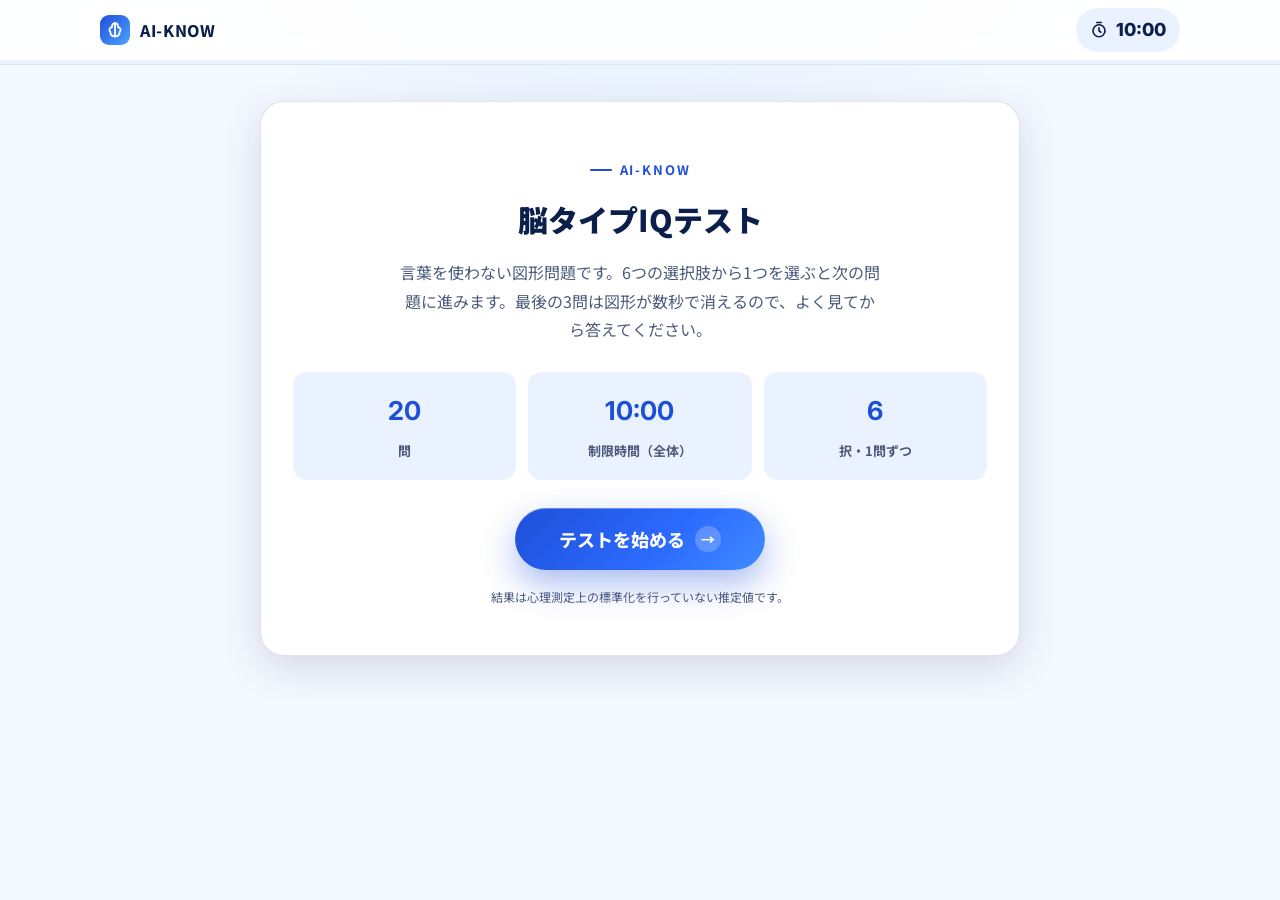
==== quiz.html @ 9f0c180d "AI-KNOW 脳タイプIQテスト 初版（LP・20問・結果・設計書） Co-Authored-By: Claude Fable 5.1 <noreply@anthropic.com>" ====
<!DOCTYPE html>
<html lang="ja">
<head>
<meta charset="UTF-8">
<meta name="viewport" content="width=device-width, initial-scale=1">
<title>脳タイプIQテスト（20問）| AI-KNOW</title>
<meta name="robots" content="noindex">
<link rel="preconnect" href="https://fonts.googleapis.com"><link rel="preconnect" href="https://fonts.gstatic.com" crossorigin>
<link href="https://fonts.googleapis.com/css2?family=Inter:wght@500;700;800;900&family=Noto+Sans+JP:wght@400;500;700;900&display=swap" rel="stylesheet">
<link rel="stylesheet" href="style.css">
<style>
body{background:radial-gradient(800px 400px at 50% -10%,rgba(79,163,255,.18),transparent 60%),var(--ice-2);min-height:100vh}
.qhd{position:sticky;top:0;z-index:50;background:rgba(255,255,255,.9);backdrop-filter:blur(12px);border-bottom:1px solid var(--line)}
.qhd .wrap{display:flex;align-items:center;justify-content:space-between;height:60px;gap:16px}
.timer{display:flex;align-items:center;gap:8px;font-family:var(--num);font-weight:800;font-size:18px;color:var(--navy);background:var(--ice);padding:6px 14px;border-radius:999px}
.timer.warn{color:#fff;background:var(--red)}
.timer svg{width:18px;height:18px}
.prog{height:4px;background:var(--ice)}
.prog i{display:block;height:100%;background:linear-gradient(90deg,var(--blue),var(--sky));transition:width .4s}

.stage{width:min(760px,100% - 32px);margin:36px auto 60px}
.qcard{background:#fff;border:1px solid var(--line);border-radius:24px;box-shadow:var(--shadow);padding:34px 32px;animation:in .35s ease}
@keyframes in{from{opacity:0;transform:translateY(10px)}to{opacity:1;transform:none}}
.qnum{display:flex;align-items:center;gap:10px;margin-bottom:8px}
.qnum b{font-family:var(--num);font-size:13px;color:var(--blue);letter-spacing:.14em}
.qnum span{font-size:12px;color:var(--sub);background:var(--ice);padding:2px 10px;border-radius:999px;font-weight:700}
.prompt{font-size:21px;font-weight:900;color:var(--navy);line-height:1.5;margin-bottom:22px}

.stem{display:grid;gap:10px;margin:0 auto 26px}
.stem.seq{grid-template-columns:repeat(5,1fr);max-width:560px}
.stem.matrix{grid-template-columns:repeat(3,1fr);max-width:360px}
.stem.single{grid-template-columns:1fr;max-width:160px}
.stem.row3{grid-template-columns:repeat(3,1fr);max-width:400px}
.stem.row4{grid-template-columns:repeat(4,1fr);max-width:520px}
.stem.grid9{grid-template-columns:repeat(3,1fr);max-width:360px}
.stem .fig{background:var(--ice);border-radius:14px}
.stem .fig.q{background:#fff;outline:2px dashed var(--sky);outline-offset:-2px}
.stem .fig.blank{background:transparent}

.hidden-note{text-align:center;color:var(--sub);font-size:14px;margin:-10px 0 20px;min-height:22px}
.mem-cover{display:grid;place-items:center;height:160px;background:var(--ice);border-radius:14px;color:var(--navy);font-weight:800;margin-bottom:26px}
.mem-cover .cnt{font-family:var(--num);font-size:40px;color:var(--blue)}

.opts{display:grid;grid-template-columns:repeat(6,1fr);gap:10px}
.opts button{position:relative;aspect-ratio:1;background:var(--ice-2);border:2px solid var(--line);border-radius:14px;padding:6px;transition:.15s}
.opts button:hover{border-color:var(--sky);transform:translateY(-2px)}
.opts button.sel{border-color:var(--blue);background:#fff;box-shadow:0 0 0 4px rgba(30,79,216,.18)}
.opts button svg{width:100%;height:100%}
.opts button i{position:absolute;left:6px;top:4px;font-family:var(--num);font-style:normal;font-size:11px;font-weight:800;color:var(--sub)}
.opts.lock button{pointer-events:none;opacity:.35}
@media(max-width:600px){.opts{grid-template-columns:repeat(3,1fr)}.qcard{padding:24px 18px}.prompt{font-size:18px}.stem.seq{grid-template-columns:repeat(5,1fr)}}

.foot{display:flex;justify-content:space-between;align-items:center;margin-top:24px;font-size:13px;color:var(--sub)}
.foot .skip{color:var(--sub);text-decoration:underline}

/* intro */
.intro{text-align:center;padding:48px 32px}
.intro h1{font-size:30px;font-weight:900;color:var(--navy);margin:10px 0 12px}
.intro p{color:var(--sub);max-width:30em;margin:0 auto}
.rules{display:grid;grid-template-columns:repeat(3,1fr);gap:12px;margin:28px 0}
.rules div{background:var(--ice);border-radius:14px;padding:16px 10px}
.rules b{display:block;font-family:var(--num);font-size:26px;color:var(--blue)}
.rules span{font-size:13px;color:var(--sub);font-weight:700}
@media(max-width:600px){.rules{grid-template-columns:1fr}}

/* analyzing */
.anal{text-align:center;padding:60px 24px}
.ring{width:110px;height:110px;margin:0 auto 24px;border-radius:50%;border:8px solid var(--ice);border-top-color:var(--blue);animation:spin 1s linear infinite}
@keyframes spin{to{transform:rotate(360deg)}}
.anal h2{color:var(--navy);font-size:24px;margin-bottom:8px}
.anal p{color:var(--sub);min-height:28px}
</style>
</head>
<body>
<div class="qhd">
  <div class="wrap">
    <a class="brand" href="index.html"><span class="mark"><svg width="18" height="18" viewBox="0 0 24 24" fill="none" stroke="#fff" stroke-width="2.4" stroke-linecap="round"><path d="M12 3a4 4 0 0 1 4 4v1a4 4 0 0 1 2 7v1a4 4 0 0 1-6 3.5A4 4 0 0 1 6 16v-1a4 4 0 0 1 2-7V7a4 4 0 0 1 4-4z"/><path d="M12 3v18"/></svg></span>AI-KNOW</a>
    <div class="timer" id="timer" hidden><svg viewBox="0 0 24 24" fill="none" stroke="currentColor" stroke-width="2.2" stroke-linecap="round"><circle cx="12" cy="13" r="8"/><path d="M12 9v4l2.5 2M9 2h6"/></svg><span id="tm">10:00</span></div>
  </div>
  <div class="prog"><i id="prog" style="width:0%"></i></div>
</div>

<main class="stage" id="stage"></main>

<script src="figures.js"></script>
<script>
/* ===================== 問題データ（planning.md §3 が正） ===================== */
var B='blue',N='navy',S='sky',G='gold';
function F(shape,o){return Object.assign({shape:shape,color:B,fill:'solid'},o||{});}
var Q={question:true};

var QUESTIONS=[
/* ---- A 系列推理 ---- */
{id:1,domain:'A',w:1,layout:'seq',prompt:'？に入る図形はどれ？',
 stem:[F('circle'),F('square'),F('triangle'),F('circle'),Q],
 options:[F('square'),F('circle'),F('triangle'),F('diamond'),F('star'),F('hexagon')],answer:2},
{id:2,domain:'A',w:1,layout:'seq',prompt:'？に入る図形はどれ？',
 stem:[F('arrow',{rot:0}),F('arrow',{rot:45}),F('arrow',{rot:90}),F('arrow',{rot:135}),Q],
 options:[F('arrow',{rot:90}),F('arrow',{rot:225}),F('arrow',{rot:0}),F('arrow',{rot:180}),F('arrow',{rot:135}),F('arrow',{rot:270})],answer:3},
{id:3,domain:'A',w:2,layout:'seq',prompt:'？に入る図形はどれ？',
 stem:[F('circle',{size:'s'}),F('circle',{size:'m'}),F('circle',{size:'l'}),F('square',{size:'s',color:N}),Q],
 options:[F('square',{size:'l',color:N}),F('circle',{size:'m',color:N}),F('square',{size:'m',color:B}),F('square',{size:'m',color:N}),F('triangle',{size:'m',color:N}),F('square',{size:'s',color:N})],answer:3},
{id:4,domain:'A',w:2,layout:'seq',prompt:'？に入る図形はどれ？',
 stem:[F('circle',{fill:'solid'}),F('square',{fill:'empty'}),F('circle',{fill:'half'}),F('square',{fill:'solid'}),Q],
 options:[F('square',{fill:'empty'}),F('circle',{fill:'half'}),F('circle',{fill:'solid'}),F('square',{fill:'half'}),F('circle',{fill:'empty'}),F('triangle',{fill:'empty'})],answer:4},

/* ---- B 行列推理 ---- */
{id:5,domain:'B',w:1,layout:'matrix',prompt:'右下の？に入る図形はどれ？',
 stem:[F('circle',{color:B}),F('circle',{color:S}),F('circle',{color:G}),
       F('square',{color:B}),F('square',{color:S}),F('square',{color:G}),
       F('triangle',{color:B}),F('triangle',{color:S}),Q],
 options:[F('triangle',{color:B}),F('circle',{color:G}),F('triangle',{color:G}),F('square',{color:G}),F('triangle',{color:S}),F('diamond',{color:G})],answer:2},
{id:6,domain:'B',w:2,layout:'matrix',prompt:'右下の？に入る図形はどれ？',
 stem:[F('star',{count:1,color:G}),F('star',{count:2,color:G}),F('star',{count:3,color:G}),
       F('diamond',{count:1}),F('diamond',{count:2}),F('diamond',{count:3}),
       F('hexagon',{count:1,color:N}),F('hexagon',{count:2,color:N}),Q],
 options:[F('hexagon',{count:2,color:N}),F('hexagon',{count:4,color:N}),F('star',{count:3,color:N}),F('hexagon',{count:1,color:N}),F('hexagon',{count:3,color:N}),F('circle',{count:3,color:N})],answer:4},
{id:7,domain:'B',w:2,layout:'matrix',prompt:'右下の？に入る図形はどれ？',
 stem:[F('circle',{fill:'solid'}),F('square',{fill:'solid'}),F('triangle',{fill:'solid'}),
       F('square',{fill:'empty'}),F('triangle',{fill:'empty'}),F('circle',{fill:'empty'}),
       F('triangle',{fill:'half'}),F('circle',{fill:'half'}),Q],
 options:[F('square',{fill:'solid'}),F('square',{fill:'half'}),F('square',{fill:'empty'}),F('triangle',{fill:'half'}),F('circle',{fill:'half'}),F('diamond',{fill:'half'})],answer:1},
{id:8,domain:'B',w:3,layout:'matrix',prompt:'右下の？に入る図形はどれ？',
 stem:[F('arrow',{rot:0,color:N}),F('arrow',{rot:90,color:N}),F('arrow',{rot:180,color:N}),
       F('arrow',{rot:90,color:N}),F('arrow',{rot:180,color:N}),F('arrow',{rot:270,color:N}),
       F('arrow',{rot:180,color:N}),F('arrow',{rot:270,color:N}),Q],
 options:[F('arrow',{rot:270,color:N}),F('arrow',{rot:90,color:N}),F('arrow',{rot:180,color:N}),F('arrow',{rot:45,color:N}),F('arrow',{rot:0,color:N}),F('arrow',{rot:135,color:N})],answer:4},
{id:9,domain:'B',w:3,layout:'matrix',prompt:'右下の？に入る図形はどれ？',
 stem:[F('square',{fill:'empty',color:N,inner:F('circle',{color:B})}),F('square',{fill:'empty',color:N,inner:F('triangle',{color:G})}),F('square',{fill:'empty',color:N,inner:F('star',{color:S})}),
       F('circle',{fill:'empty',color:N,inner:F('circle',{color:B})}),F('circle',{fill:'empty',color:N,inner:F('triangle',{color:G})}),F('circle',{fill:'empty',color:N,inner:F('star',{color:S})}),
       F('hexagon',{fill:'empty',color:N,inner:F('circle',{color:B})}),F('hexagon',{fill:'empty',color:N,inner:F('triangle',{color:G})}),Q],
 options:[F('hexagon',{fill:'empty',color:N,inner:F('star',{color:G})}),F('hexagon',{fill:'empty',color:N,inner:F('triangle',{color:S})}),F('circle',{fill:'empty',color:N,inner:F('star',{color:S})}),F('hexagon',{fill:'empty',color:N,inner:F('star',{color:S})}),F('hexagon',{fill:'empty',color:N,inner:F('circle',{color:S})}),F('hexagon',{fill:'empty',color:N,inner:F('star',{color:B})})],answer:3},

/* ---- C 空間・回転 ---- */
{id:10,domain:'C',w:1,layout:'single',prompt:'左の図形を回転させたものはどれ？（裏返しは不可）',
 stem:[F('flag',{color:B})],
 options:[F('flag',{mirror:true}),F('flag',{mirror:true,rot:90}),F('flag',{rot:90}),F('lshape',{rot:90}),F('flag',{mirror:true,rot:180}),F('flag',{mirror:true,rot:270})],answer:2},
{id:11,domain:'C',w:2,layout:'single',prompt:'左の図形を鏡に映したものはどれ？',
 stem:[F('lshape',{color:N})],
 options:[F('lshape',{color:N,rot:90}),F('lshape',{color:N,rot:180}),F('lshape',{color:N,mirror:true}),F('lshape',{color:N,rot:270}),F('lshape',{color:N}),F('flag',{color:N,mirror:true})],answer:2},
{id:12,domain:'C',w:2,layout:'none',prompt:'仲間はずれはどれ？（1つだけ裏返っています）',
 stem:[],
 options:[F('flag',{color:S,rot:0}),F('flag',{color:S,rot:60}),F('flag',{color:S,rot:120}),F('flag',{color:S,rot:180,mirror:true}),F('flag',{color:S,rot:240}),F('flag',{color:S,rot:300})],answer:3},
{id:13,domain:'C',w:3,layout:'single',prompt:'左の図形を180度回転させたものはどれ？',
 stem:[F('lshape',{color:B,inner:F('triangle',{color:G})})],
 options:[F('lshape',{color:B,rot:180,mirror:true,inner:F('triangle',{color:G})}),F('lshape',{color:B,rot:90,inner:F('triangle',{color:G})}),F('lshape',{color:B,rot:180,inner:F('triangle',{color:G})}),F('lshape',{color:B,rot:180,inner:F('triangle',{color:G,rot:180})}),F('lshape',{color:B,mirror:true,inner:F('triangle',{color:G})}),F('lshape',{color:B,rot:270,inner:F('triangle',{color:G})})],answer:2},

/* ---- D 数量・規則 ---- */
{id:14,domain:'D',w:1,layout:'row4',prompt:'？に入る図形はどれ？',
 stem:[F('circle',{count:1}),F('circle',{count:2}),F('circle',{count:3}),Q],
 options:[F('circle',{count:3}),F('circle',{count:2}),F('circle',{count:4}),F('circle',{count:1}),F('star',{count:4}),F('square',{count:4})],answer:2},
{id:15,domain:'D',w:2,layout:'row4',prompt:'？に入る図形はどれ？',
 stem:[{items:[F('circle'),F('square',{color:G}),F('square',{color:G}),F('square',{color:G})]},
       {items:[F('circle'),F('circle'),F('square',{color:G}),F('square',{color:G})]},
       {items:[F('circle'),F('circle'),F('circle'),F('square',{color:G})]},Q],
 options:[{items:[F('circle'),F('circle'),F('circle'),F('square',{color:G})]},{items:[F('square',{color:G}),F('square',{color:G}),F('square',{color:G}),F('square',{color:G})]},{items:[F('circle'),F('circle'),F('square',{color:G}),F('square',{color:G})]},{items:[F('circle'),F('circle'),F('circle'),F('circle')]},{items:[F('circle'),F('circle'),F('circle'),F('star',{color:G})]},{items:[F('circle'),F('circle'),F('circle')]}],answer:3},
{id:16,domain:'D',w:2,layout:'matrix',prompt:'左の2つを合わせると右になります。右下の？に入る図形はどれ？',
 stem:[F('hexagon',{count:1,color:N}),F('hexagon',{count:1,color:N}),F('hexagon',{count:2,color:N}),
       F('hexagon',{count:1,color:N}),F('hexagon',{count:2,color:N}),F('hexagon',{count:3,color:N}),
       F('hexagon',{count:2,color:N}),F('hexagon',{count:2,color:N}),Q],
 options:[F('hexagon',{count:3,color:N}),F('hexagon',{count:2,color:N}),F('hexagon',{count:4,color:N}),F('hexagon',{count:1,color:N}),F('circle',{count:4,color:N}),F('hexagon',{count:3,color:G})],answer:2},
{id:17,domain:'D',w:3,layout:'row4',prompt:'？に入る図形はどれ？',
 stem:[F('circle',{fill:'quarter',color:B}),F('circle',{fill:'half',color:G}),F('circle',{fill:'threeq',color:B}),Q],
 options:[F('circle',{fill:'solid',color:B}),F('circle',{fill:'empty',color:G}),F('circle',{fill:'threeq',color:G}),F('circle',{fill:'solid',color:G}),F('circle',{fill:'half',color:G}),F('circle',{fill:'quarter',color:B})],answer:3},

/* ---- E ワーキングメモリ（刺激3秒表示→非表示） ---- */
{id:18,domain:'E',w:2,layout:'row3',memory:true,prompt:'真ん中にあった図形はどれ？',
 stem:[F('star',{color:G}),F('circle',{color:B}),F('square',{color:N})],
 options:[F('circle',{color:N}),F('star',{color:G}),F('circle',{color:B}),F('square',{color:N}),F('circle',{color:G}),F('triangle',{color:B})],answer:2},
{id:19,domain:'E',w:3,layout:'row4',memory:true,prompt:'左から3番目にあった図形はどれ？',
 stem:[F('arrow',{rot:270,color:B}),F('hexagon',{color:G}),F('cross',{color:N}),F('diamond',{color:S})],
 options:[F('cross',{color:B}),F('hexagon',{color:G}),F('cross',{color:N}),F('diamond',{color:S}),F('arrow',{rot:270,color:B}),F('cross',{color:N,rot:45})],answer:2},
{id:20,domain:'E',w:3,layout:'grid9',memory:true,prompt:'右上にあった図形はどれ？',
 stem:[F('star',{color:G}),null,F('circle',{color:S}),null,F('square',{color:B}),null,F('triangle',{color:N}),null,F('hexagon',{color:G})],
 options:[F('circle',{color:B}),F('star',{color:G}),F('hexagon',{color:G}),F('circle',{color:S}),F('square',{color:B}),F('triangle',{color:N})],answer:3}
];

var DOMAIN_NAME={A:'系列推理',B:'行列推理',C:'空間・回転',D:'数量・規則',E:'ワーキングメモリ'};
var LIMIT=600; // 秒

/* ===================== 進行 ===================== */
var stage=document.getElementById('stage'),timerEl=document.getElementById('timer'),tmEl=document.getElementById('tm'),progEl=document.getElementById('prog');
var idx=0,answers=[],timeLeft=LIMIT,tick=null,started=false;

function intro(){
  stage.innerHTML='<div class="qcard intro">'+
    '<span class="eyebrow">AI-KNOW</span><h1>脳タイプIQテスト</h1>'+
    '<p>言葉を使わない図形問題です。6つの選択肢から1つを選ぶと次の問題に進みます。最後の3問は図形が数秒で消えるので、よく見てから答えてください。</p>'+
    '<div class="rules"><div><b>20</b><span>問</span></div><div><b>10:00</b><span>制限時間（全体）</span></div><div><b>6</b><span>択・1問ずつ</span></div></div>'+
    '<button class="btn btn-primary" id="start">テストを始める <span class="arr">→</span></button>'+
    '<p style="font-size:12px;margin-top:16px">結果は心理測定上の標準化を行っていない推定値です。</p></div>';
  document.getElementById('start').onclick=start;
}
function start(){
  started=true;timerEl.hidden=false;
  tick=setInterval(function(){
    timeLeft--;fmt();
    if(timeLeft<=60)timerEl.classList.add('warn');
    if(timeLeft<=0){clearInterval(tick);finish();}
  },1000);
  fmt();show();
}
function fmt(){var m=Math.floor(timeLeft/60),s=timeLeft%60;tmEl.textContent=m+':'+(s<10?'0':'')+s;}

function show(){
  var q=QUESTIONS[idx];
  progEl.style.width=(idx/QUESTIONS.length*100)+'%';
  var h='<div class="qcard"><div class="qnum"><b>QUESTION '+(idx+1)+' / '+QUESTIONS.length+'</b><span>'+DOMAIN_NAME[q.domain]+'</span></div>';
  h+='<div class="prompt" id="prompt">'+(q.memory?'図形の並びを覚えてください':q.prompt)+'</div>';
  if(q.layout!=='none'){
    h+='<div class="stem '+q.layout+'" id="stem">'+q.stem.map(function(s){
      if(s===null)return '<div class="fig blank"></div>';
      return '<div class="fig'+(s.question?' q':'')+'">'+drawFigure(s)+'</div>';}).join('')+'</div>';
  }
  if(q.memory)h+='<div class="mem-cover" id="cover" hidden><div>図形は消えました<div class="cnt">?</div></div></div>';
  h+='<div class="opts'+(q.memory?' lock':'')+'" id="opts">'+q.options.map(function(o,i){return '<button data-i="'+i+'"><i>'+(i+1)+'</i>'+drawFigure(o)+'</button>';}).join('')+'</div>';
  h+='<div class="foot"><span>キーボードの 1〜6 でも選べます</span><button class="skip" id="skip">わからないので次へ</button></div></div>';
  stage.innerHTML=h;
  var opts=document.getElementById('opts');
  opts.querySelectorAll('button').forEach(function(b){b.onclick=function(){pick(+b.dataset.i,b);};});
  document.getElementById('skip').onclick=function(){pick(-1);};
  if(q.memory){
    setTimeout(function(){
      var st=document.getElementById('stem');if(st)st.remove();
      var cv=document.getElementById('cover');if(cv)cv.hidden=false;
      document.getElementById('prompt').textContent=q.prompt;
      opts.classList.remove('lock');
    },3000);
  }
  window.scrollTo({top:0,behavior:'smooth'});
}
function pick(i,btn){
  if(btn)btn.classList.add('sel');
  answers[idx]=i;
  setTimeout(function(){idx++;if(idx>=QUESTIONS.length)finish();else show();},btn?220:0);
}
document.addEventListener('keydown',function(e){
  if(!started||idx>=QUESTIONS.length)return;
  var n=parseInt(e.key,10);if(n>=1&&n<=6){var b=document.querySelector('#opts:not(.lock) button[data-i="'+(n-1)+'"]');if(b)b.click();}
});

/* ===================== 採点（planning.md §4） ===================== */
function erf(x){var s=x<0?-1:1;x=Math.abs(x);var t=1/(1+.3275911*x);var y=1-(((((1.061405429*t-1.453152027)*t)+1.421413741)*t-.284496736)*t+.254829592)*t*Math.exp(-x*x);return s*y;}
function finish(){
  clearInterval(tick);idx=QUESTIONS.length;progEl.style.width='100%';
  var raw=0,max=0,dom={A:[0,0],B:[0,0],C:[0,0],D:[0,0],E:[0,0]};
  QUESTIONS.forEach(function(q,i){
    max+=q.w;dom[q.domain][1]+=q.w;
    if(answers[i]===q.answer){raw+=q.w;dom[q.domain][0]+=q.w;}
  });
  var bonus=Math.min(3,Math.floor(Math.max(0,timeLeft)/150));
  var score=raw+bonus,total=max+3;
  var iq=Math.round(70+score/total*75);
  var pct=Math.round((0.5*(1+erf((iq-100)/15/Math.SQRT2)))*100);
  var d={};for(var k in dom)d[k]=dom[k][1]?dom[k][0]/dom[k][1]:0;
  var type=brainType(d,timeLeft);
  localStorage.setItem('aiknow_iq_result',JSON.stringify({iq:iq,pct:pct,raw:raw,max:max,bonus:bonus,timeLeft:timeLeft,domains:d,type:type,answers:answers,at:new Date().toISOString()}));
  analyzing();
}
function brainType(d,t){
  var vals=['A','B','C','D','E'].map(function(k){return d[k];});
  var m=vals.reduce(function(a,b){return a+b;},0)/5;
  var mx=Math.max.apply(null,vals),mn=Math.min.apply(null,vals);
  if(t>=300&&m>=0.5)return 'sprinter';
  if(mx-mn<=0.25)return 'balancer';
  var top=['A','B','C','D','E'].filter(function(k){return d[k]===mx;})[0];
  return {A:'pattern',B:'pattern',C:'spatial',D:'logic',E:'memory'}[top];
}
function analyzing(){
  timerEl.hidden=true;
  var msgs=['回答パターンを解析しています','5つの思考領域を集計しています','分布と照合しています','脳タイプを判定しています'];
  stage.innerHTML='<div class="qcard anal"><div class="ring"></div><h2>解析中</h2><p id="am">'+msgs[0]+'</p></div>';
  var i=0;var iv=setInterval(function(){i++;if(i<msgs.length)document.getElementById('am').textContent=msgs[i];else{clearInterval(iv);location.href='result.html';}},900);
}
intro();
</script>
</body>
</html>
---- style.css ----
:root{
  --navy:#0B1F4B;--navy-2:#122A66;--blue:#1E4FD8;--blue-d:#163FB0;--sky:#4FA3FF;--sky-l:#9CCBFF;
  --ice:#EAF2FF;--ice-2:#F4F8FF;--white:#fff;--ink:#0F1A33;--sub:#4C5A7A;--line:rgba(11,31,75,.12);
  --gold:#F2B544;--gold-d:#D99A1E;--red:#E35D6A;--green:#2BB673;
  --radius:18px;--shadow:0 12px 40px rgba(11,31,75,.14);--shadow-s:0 4px 14px rgba(11,31,75,.10);
  --font:"Noto Sans JP",system-ui,-apple-system,"Hiragino Sans",sans-serif;--num:"Inter","Noto Sans JP",sans-serif;
}
*{box-sizing:border-box;margin:0;padding:0}
html{-webkit-text-size-adjust:100%}
body{font-family:var(--font);color:var(--ink);background:var(--ice-2);line-height:1.8;font-size:16px;overflow-x:hidden}
img,svg{display:block;max-width:100%}
a{color:inherit;text-decoration:none}
button{font-family:inherit;cursor:pointer;border:0;background:none;color:inherit}
.wrap{width:min(1080px,100% - 32px);margin-inline:auto}
.num{font-family:var(--num);font-variant-numeric:tabular-nums;letter-spacing:-.02em}

/* header */
.hd{position:sticky;top:0;z-index:50;background:rgba(255,255,255,.86);backdrop-filter:blur(12px);border-bottom:1px solid var(--line)}
.hd .wrap{display:flex;align-items:center;justify-content:space-between;height:60px}
.brand{display:flex;align-items:center;gap:10px;font-weight:800;letter-spacing:.04em;color:var(--navy)}
.brand .mark{width:30px;height:30px;border-radius:9px;background:linear-gradient(135deg,var(--blue),var(--sky));display:grid;place-items:center}
.brand small{font-weight:500;color:var(--sub);font-size:12px;margin-left:2px}
.hd .cta-s{background:var(--blue);color:#fff;font-weight:700;padding:9px 18px;border-radius:999px;font-size:14px;box-shadow:var(--shadow-s)}
.hd .cta-s:hover{background:var(--blue-d)}

/* buttons */
.btn{display:inline-flex;align-items:center;justify-content:center;gap:10px;font-weight:800;border-radius:999px;transition:.2s;will-change:transform}
.btn-primary{background:linear-gradient(135deg,var(--blue) 0%,#2C6BFF 60%,var(--sky) 130%);color:#fff;padding:18px 44px;font-size:18px;box-shadow:0 14px 34px rgba(30,79,216,.38),inset 0 1px 0 rgba(255,255,255,.3)}
.btn-primary:hover{transform:translateY(-2px);box-shadow:0 18px 40px rgba(30,79,216,.45)}
.btn-primary .arr{width:26px;height:26px;border-radius:50%;background:rgba(255,255,255,.22);display:grid;place-items:center;font-size:14px}
.btn-gold{background:linear-gradient(135deg,var(--gold),#FFD37A);color:var(--navy);padding:16px 36px;font-size:17px;box-shadow:0 12px 30px rgba(242,181,68,.4)}
.btn-ghost{border:2px solid var(--line);color:var(--navy);padding:12px 26px;font-size:15px;background:#fff}
.btn-ghost:hover{border-color:var(--blue);color:var(--blue)}

/* generic */
.sec{padding:84px 0}
.sec-alt{background:#fff}
.sec-navy{background:radial-gradient(1200px 600px at 80% -10%,rgba(79,163,255,.35),transparent 60%),linear-gradient(160deg,var(--navy) 0%,var(--navy-2) 60%,#0D2B7A 100%);color:#fff}
.eyebrow{display:inline-flex;align-items:center;gap:8px;font-size:13px;font-weight:700;letter-spacing:.14em;color:var(--blue);text-transform:uppercase}
.eyebrow::before{content:"";width:22px;height:2px;background:var(--blue);border-radius:2px}
.sec-navy .eyebrow{color:var(--sky-l)}.sec-navy .eyebrow::before{background:var(--sky-l)}
h2.t{font-size:clamp(26px,3.6vw,38px);line-height:1.35;font-weight:900;margin:12px 0 14px;letter-spacing:.01em}
.lead{color:var(--sub);font-size:17px;max-width:34em}
.sec-navy .lead{color:rgba(255,255,255,.78)}
.card{background:#fff;border:1px solid var(--line);border-radius:var(--radius);box-shadow:var(--shadow-s)}
.grid{display:grid;gap:22px}
.g3{grid-template-columns:repeat(3,1fr)}.g2{grid-template-columns:repeat(2,1fr)}
@media(max-width:860px){.g3,.g2{grid-template-columns:1fr}.sec{padding:60px 0}}

/* figure tiles */
.fig{width:100%;aspect-ratio:1;display:grid;place-items:center;background:#fff;border-radius:14px}
.fig svg{width:86%;height:86%}

/* progress & bars */
.bar{height:10px;border-radius:999px;background:var(--ice);overflow:hidden}
.bar>i{display:block;height:100%;border-radius:999px;background:linear-gradient(90deg,var(--blue),var(--sky));transition:width .9s cubic-bezier(.2,.8,.2,1)}

/* footer */
.ft{padding:40px 0;color:var(--sub);font-size:13px;border-top:1px solid var(--line);background:#fff}
.ft .wrap{display:flex;flex-wrap:wrap;gap:14px;justify-content:space-between;align-items:center}
.ft nav a{margin-right:16px}

@media(prefers-reduced-motion:reduce){*{animation:none!important;transition:none!important}}
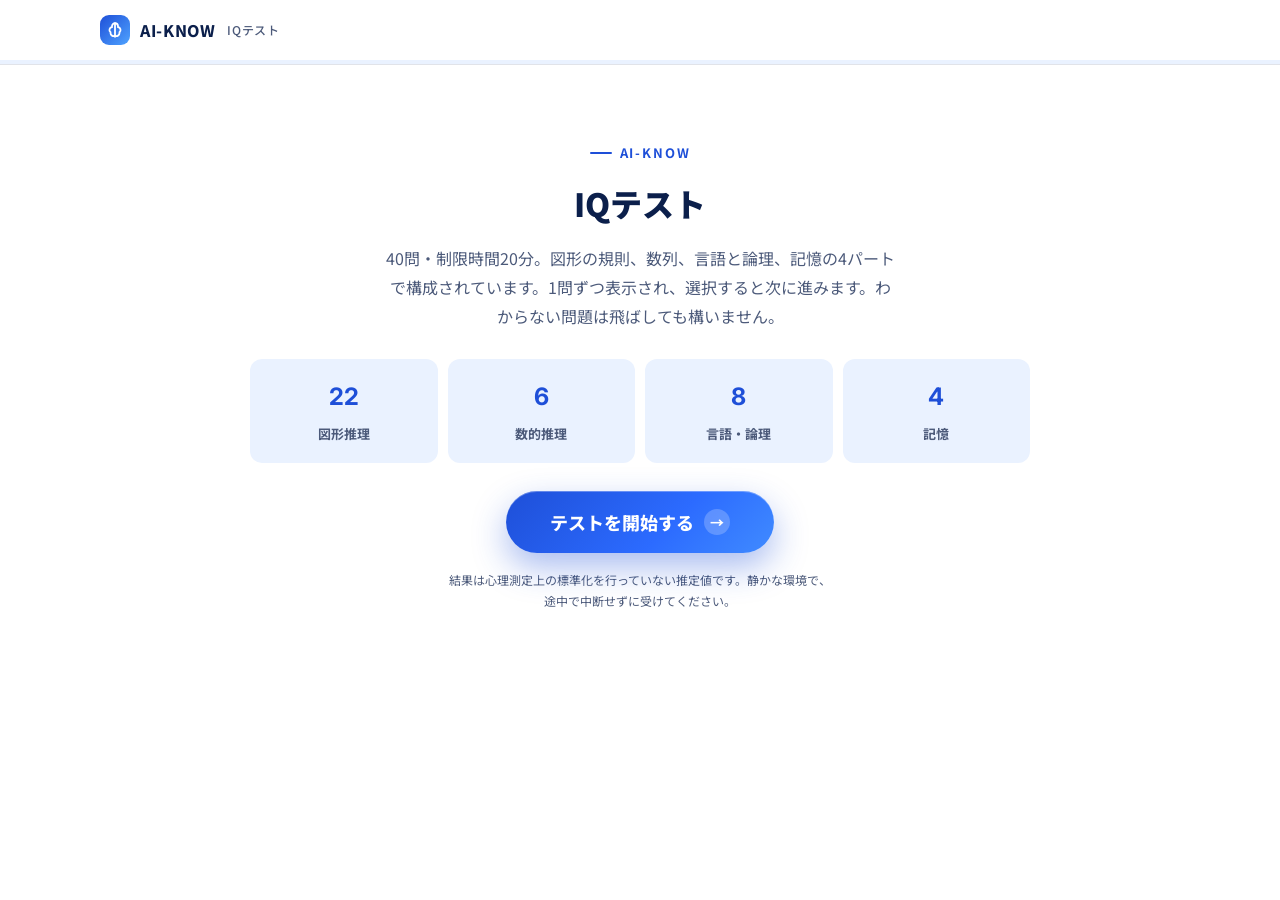
==== commit ee1d5579: "myiq.com準拠に全面改訂：40問（Mensa型行列22＋数6＋言語論理8＋記憶4）・20分・σ付き分布 Co-Authored-By: Claude Fable 5.1 <noreply@ant" ====
--- a/quiz.html
+++ b/quiz.html
@@ -3,14 +3,14 @@
 <head>
 <meta charset="UTF-8">
 <meta name="viewport" content="width=device-width, initial-scale=1">
-<title>脳タイプIQテスト（20問）| AI-KNOW</title>
+<title>IQテスト（40問）| AI-KNOW</title>
 <meta name="robots" content="noindex">
 <link rel="preconnect" href="https://fonts.googleapis.com"><link rel="preconnect" href="https://fonts.gstatic.com" crossorigin>
 <link href="https://fonts.googleapis.com/css2?family=Inter:wght@500;700;800;900&family=Noto+Sans+JP:wght@400;500;700;900&display=swap" rel="stylesheet">
 <link rel="stylesheet" href="style.css">
 <style>
-body{background:radial-gradient(800px 400px at 50% -10%,rgba(79,163,255,.18),transparent 60%),var(--ice-2);min-height:100vh}
-.qhd{position:sticky;top:0;z-index:50;background:rgba(255,255,255,.9);backdrop-filter:blur(12px);border-bottom:1px solid var(--line)}
+body{background:#fff;min-height:100vh}
+.qhd{position:sticky;top:0;z-index:50;background:rgba(255,255,255,.94);backdrop-filter:blur(12px);border-bottom:1px solid var(--line)}
 .qhd .wrap{display:flex;align-items:center;justify-content:space-between;height:60px;gap:16px}
 .timer{display:flex;align-items:center;gap:8px;font-family:var(--num);font-weight:800;font-size:18px;color:var(--navy);background:var(--ice);padding:6px 14px;border-radius:999px}
 .timer.warn{color:#fff;background:var(--red)}
@@ -18,52 +18,56 @@
 .prog{height:4px;background:var(--ice)}
 .prog i{display:block;height:100%;background:linear-gradient(90deg,var(--blue),var(--sky));transition:width .4s}
 
-.stage{width:min(760px,100% - 32px);margin:36px auto 60px}
-.qcard{background:#fff;border:1px solid var(--line);border-radius:24px;box-shadow:var(--shadow);padding:34px 32px;animation:in .35s ease}
-@keyframes in{from{opacity:0;transform:translateY(10px)}to{opacity:1;transform:none}}
-.qnum{display:flex;align-items:center;gap:10px;margin-bottom:8px}
-.qnum b{font-family:var(--num);font-size:13px;color:var(--blue);letter-spacing:.14em}
-.qnum span{font-size:12px;color:var(--sub);background:var(--ice);padding:2px 10px;border-radius:999px;font-weight:700}
-.prompt{font-size:21px;font-weight:900;color:var(--navy);line-height:1.5;margin-bottom:22px}
-
-.stem{display:grid;gap:10px;margin:0 auto 26px}
-.stem.seq{grid-template-columns:repeat(5,1fr);max-width:560px}
-.stem.matrix{grid-template-columns:repeat(3,1fr);max-width:360px}
-.stem.single{grid-template-columns:1fr;max-width:160px}
-.stem.row3{grid-template-columns:repeat(3,1fr);max-width:400px}
-.stem.row4{grid-template-columns:repeat(4,1fr);max-width:520px}
-.stem.grid9{grid-template-columns:repeat(3,1fr);max-width:360px}
-.stem .fig{background:var(--ice);border-radius:14px}
-.stem .fig.q{background:#fff;outline:2px dashed var(--sky);outline-offset:-2px}
-.stem .fig.blank{background:transparent}
-
-.hidden-note{text-align:center;color:var(--sub);font-size:14px;margin:-10px 0 20px;min-height:22px}
-.mem-cover{display:grid;place-items:center;height:160px;background:var(--ice);border-radius:14px;color:var(--navy);font-weight:800;margin-bottom:26px}
-.mem-cover .cnt{font-family:var(--num);font-size:40px;color:var(--blue)}
-
-.opts{display:grid;grid-template-columns:repeat(6,1fr);gap:10px}
-.opts button{position:relative;aspect-ratio:1;background:var(--ice-2);border:2px solid var(--line);border-radius:14px;padding:6px;transition:.15s}
-.opts button:hover{border-color:var(--sky);transform:translateY(-2px)}
-.opts button.sel{border-color:var(--blue);background:#fff;box-shadow:0 0 0 4px rgba(30,79,216,.18)}
-.opts button svg{width:100%;height:100%}
-.opts button i{position:absolute;left:6px;top:4px;font-family:var(--num);font-style:normal;font-size:11px;font-weight:800;color:var(--sub)}
-.opts.lock button{pointer-events:none;opacity:.35}
-@media(max-width:600px){.opts{grid-template-columns:repeat(3,1fr)}.qcard{padding:24px 18px}.prompt{font-size:18px}.stem.seq{grid-template-columns:repeat(5,1fr)}}
-
-.foot{display:flex;justify-content:space-between;align-items:center;margin-top:24px;font-size:13px;color:var(--sub)}
+.stage{width:min(820px,100% - 32px);margin:28px auto 70px}
+.part{font-size:14px;color:var(--sub);text-align:center;font-style:italic;margin-bottom:14px}
+.part b{color:var(--blue);font-style:normal;font-weight:700}
+.prompt{font-size:21px;font-weight:700;color:var(--ink);line-height:1.6;margin-bottom:22px;text-align:center}
+.prompt.left{text-align:left}
+.prompt em{font-style:italic}
+
+/* matrix */
+.mat{display:grid;grid-template-columns:repeat(3,1fr);width:min(380px,100%);margin:0 auto 10px;border:4px solid #111;background:#111;gap:3px}
+.mat div{background:#fff;aspect-ratio:1;padding:6%}
+.mat svg{width:100%;height:100%}
+.sel-lbl{text-align:center;font-size:20px;color:var(--ink);margin:14px 0 12px}
+.fopts{display:grid;grid-template-columns:repeat(3,1fr);gap:12px}
+.fopts button{border:2px solid #dfe6f3;border-radius:10px;background:#fff;padding:10px 8px 6px;transition:.15s;position:relative}
+.fopts button:hover{border-color:var(--sky);transform:translateY(-2px)}
+.fopts button.sel{border-color:var(--blue);box-shadow:0 0 0 4px rgba(30,79,216,.16)}
+.fopts button b{display:block;font-family:var(--num);font-size:20px;font-weight:800;color:#111;margin-bottom:2px}
+.fopts button svg{width:62%;height:auto;margin:0 auto;display:block}
+@media(max-width:560px){.fopts{grid-template-columns:repeat(3,1fr);gap:8px}.fopts button svg{width:80%}}
+
+/* text options */
+.topts{display:grid;gap:10px;max-width:720px;margin:0 auto}
+.topts button{text-align:left;border:1px solid #c9d3e6;border-radius:8px;background:#fff;padding:16px 18px;font-size:17px;line-height:1.6;color:var(--ink);transition:.12s;display:flex;gap:12px;align-items:flex-start}
+.topts button b{font-family:var(--num);color:var(--blue);font-weight:800;flex:0 0 18px}
+.topts button:hover{border-color:var(--sky);background:var(--ice-2)}
+.topts button.sel{border-color:var(--blue);background:#E6F4EA}
+.fopts.lock button,.topts.lock button{pointer-events:none;opacity:.35}
+
+/* memory */
+.stim{text-align:center;margin:0 auto 20px}
+.stim .digits{font-family:var(--num);font-size:46px;font-weight:800;letter-spacing:.3em;color:var(--ink)}
+.stim .words{font-size:30px;font-weight:700;letter-spacing:.15em;color:var(--ink)}
+.stim .grid{display:grid;grid-template-columns:repeat(3,1fr);width:min(300px,100%);margin:0 auto;border:3px solid #111;background:#111;gap:3px}
+.stim .grid div{background:#fff;aspect-ratio:1;padding:10%}
+.cover{display:grid;place-items:center;height:120px;background:var(--ice);border-radius:12px;color:var(--navy);font-weight:700;margin-bottom:22px}
+.cover .cnt{font-family:var(--num);font-size:34px;color:var(--blue)}
+.series{font-family:var(--num);font-size:34px;font-weight:800;text-align:center;color:var(--ink);margin:4px 0 24px;letter-spacing:.06em}
+
+.foot{display:flex;justify-content:space-between;align-items:center;margin-top:26px;font-size:13px;color:var(--sub)}
 .foot .skip{color:var(--sub);text-decoration:underline}
 
-/* intro */
-.intro{text-align:center;padding:48px 32px}
-.intro h1{font-size:30px;font-weight:900;color:var(--navy);margin:10px 0 12px}
-.intro p{color:var(--sub);max-width:30em;margin:0 auto}
-.rules{display:grid;grid-template-columns:repeat(3,1fr);gap:12px;margin:28px 0}
-.rules div{background:var(--ice);border-radius:14px;padding:16px 10px}
-.rules b{display:block;font-family:var(--num);font-size:26px;color:var(--blue)}
-.rules span{font-size:13px;color:var(--sub);font-weight:700}
-@media(max-width:600px){.rules{grid-template-columns:1fr}}
-
-/* analyzing */
+/* intro & analyzing */
+.intro{text-align:center;padding:40px 20px}
+.intro h1{font-size:32px;font-weight:900;color:var(--navy);margin:10px 0 12px}
+.intro p{color:var(--sub);max-width:32em;margin:0 auto}
+.parts{display:grid;grid-template-columns:repeat(4,1fr);gap:10px;margin:28px 0}
+.parts div{background:var(--ice);border-radius:12px;padding:16px 8px}
+.parts b{display:block;font-family:var(--num);font-size:24px;color:var(--blue)}
+.parts span{font-size:13px;color:var(--sub);font-weight:700}
+@media(max-width:600px){.parts{grid-template-columns:repeat(2,1fr)}.prompt{font-size:18px}}
 .anal{text-align:center;padding:60px 24px}
 .ring{width:110px;height:110px;margin:0 auto 24px;border-radius:50%;border:8px solid var(--ice);border-top-color:var(--blue);animation:spin 1s linear infinite}
 @keyframes spin{to{transform:rotate(360deg)}}
@@ -74,203 +78,156 @@
 <body>
 <div class="qhd">
   <div class="wrap">
-    <a class="brand" href="index.html"><span class="mark"><svg width="18" height="18" viewBox="0 0 24 24" fill="none" stroke="#fff" stroke-width="2.4" stroke-linecap="round"><path d="M12 3a4 4 0 0 1 4 4v1a4 4 0 0 1 2 7v1a4 4 0 0 1-6 3.5A4 4 0 0 1 6 16v-1a4 4 0 0 1 2-7V7a4 4 0 0 1 4-4z"/><path d="M12 3v18"/></svg></span>AI-KNOW</a>
-    <div class="timer" id="timer" hidden><svg viewBox="0 0 24 24" fill="none" stroke="currentColor" stroke-width="2.2" stroke-linecap="round"><circle cx="12" cy="13" r="8"/><path d="M12 9v4l2.5 2M9 2h6"/></svg><span id="tm">10:00</span></div>
+    <a class="brand" href="index.html"><span class="mark"><svg width="18" height="18" viewBox="0 0 24 24" fill="none" stroke="#fff" stroke-width="2.4" stroke-linecap="round"><path d="M12 3a4 4 0 0 1 4 4v1a4 4 0 0 1 2 7v1a4 4 0 0 1-6 3.5A4 4 0 0 1 6 16v-1a4 4 0 0 1 2-7V7a4 4 0 0 1 4-4z"/><path d="M12 3v18"/></svg></span>AI-KNOW<small>IQテスト</small></a>
+    <div class="timer" id="timer" hidden><svg viewBox="0 0 24 24" fill="none" stroke="currentColor" stroke-width="2.2" stroke-linecap="round"><circle cx="12" cy="13" r="8"/><path d="M12 9v4l2.5 2M9 2h6"/></svg><span id="tm">20:00</span></div>
   </div>
   <div class="prog"><i id="prog" style="width:0%"></i></div>
 </div>
 
 <main class="stage" id="stage"></main>
 
-<script src="figures.js"></script>
+<script src="matrix.js"></script>
 <script>
 /* ===================== 問題データ（planning.md §3 が正） ===================== */
-var B='blue',N='navy',S='sky',G='gold';
-function F(shape,o){return Object.assign({shape:shape,color:B,fill:'solid'},o||{});}
-var Q={question:true};
-
-var QUESTIONS=[
-/* ---- A 系列推理 ---- */
-{id:1,domain:'A',w:1,layout:'seq',prompt:'？に入る図形はどれ？',
- stem:[F('circle'),F('square'),F('triangle'),F('circle'),Q],
- options:[F('square'),F('circle'),F('triangle'),F('diamond'),F('star'),F('hexagon')],answer:2},
-{id:2,domain:'A',w:1,layout:'seq',prompt:'？に入る図形はどれ？',
- stem:[F('arrow',{rot:0}),F('arrow',{rot:45}),F('arrow',{rot:90}),F('arrow',{rot:135}),Q],
- options:[F('arrow',{rot:90}),F('arrow',{rot:225}),F('arrow',{rot:0}),F('arrow',{rot:180}),F('arrow',{rot:135}),F('arrow',{rot:270})],answer:3},
-{id:3,domain:'A',w:2,layout:'seq',prompt:'？に入る図形はどれ？',
- stem:[F('circle',{size:'s'}),F('circle',{size:'m'}),F('circle',{size:'l'}),F('square',{size:'s',color:N}),Q],
- options:[F('square',{size:'l',color:N}),F('circle',{size:'m',color:N}),F('square',{size:'m',color:B}),F('square',{size:'m',color:N}),F('triangle',{size:'m',color:N}),F('square',{size:'s',color:N})],answer:3},
-{id:4,domain:'A',w:2,layout:'seq',prompt:'？に入る図形はどれ？',
- stem:[F('circle',{fill:'solid'}),F('square',{fill:'empty'}),F('circle',{fill:'half'}),F('square',{fill:'solid'}),Q],
- options:[F('square',{fill:'empty'}),F('circle',{fill:'half'}),F('circle',{fill:'solid'}),F('square',{fill:'half'}),F('circle',{fill:'empty'}),F('triangle',{fill:'empty'})],answer:4},
-
-/* ---- B 行列推理 ---- */
-{id:5,domain:'B',w:1,layout:'matrix',prompt:'右下の？に入る図形はどれ？',
- stem:[F('circle',{color:B}),F('circle',{color:S}),F('circle',{color:G}),
-       F('square',{color:B}),F('square',{color:S}),F('square',{color:G}),
-       F('triangle',{color:B}),F('triangle',{color:S}),Q],
- options:[F('triangle',{color:B}),F('circle',{color:G}),F('triangle',{color:G}),F('square',{color:G}),F('triangle',{color:S}),F('diamond',{color:G})],answer:2},
-{id:6,domain:'B',w:2,layout:'matrix',prompt:'右下の？に入る図形はどれ？',
- stem:[F('star',{count:1,color:G}),F('star',{count:2,color:G}),F('star',{count:3,color:G}),
-       F('diamond',{count:1}),F('diamond',{count:2}),F('diamond',{count:3}),
-       F('hexagon',{count:1,color:N}),F('hexagon',{count:2,color:N}),Q],
- options:[F('hexagon',{count:2,color:N}),F('hexagon',{count:4,color:N}),F('star',{count:3,color:N}),F('hexagon',{count:1,color:N}),F('hexagon',{count:3,color:N}),F('circle',{count:3,color:N})],answer:4},
-{id:7,domain:'B',w:2,layout:'matrix',prompt:'右下の？に入る図形はどれ？',
- stem:[F('circle',{fill:'solid'}),F('square',{fill:'solid'}),F('triangle',{fill:'solid'}),
-       F('square',{fill:'empty'}),F('triangle',{fill:'empty'}),F('circle',{fill:'empty'}),
-       F('triangle',{fill:'half'}),F('circle',{fill:'half'}),Q],
- options:[F('square',{fill:'solid'}),F('square',{fill:'half'}),F('square',{fill:'empty'}),F('triangle',{fill:'half'}),F('circle',{fill:'half'}),F('diamond',{fill:'half'})],answer:1},
-{id:8,domain:'B',w:3,layout:'matrix',prompt:'右下の？に入る図形はどれ？',
- stem:[F('arrow',{rot:0,color:N}),F('arrow',{rot:90,color:N}),F('arrow',{rot:180,color:N}),
-       F('arrow',{rot:90,color:N}),F('arrow',{rot:180,color:N}),F('arrow',{rot:270,color:N}),
-       F('arrow',{rot:180,color:N}),F('arrow',{rot:270,color:N}),Q],
- options:[F('arrow',{rot:270,color:N}),F('arrow',{rot:90,color:N}),F('arrow',{rot:180,color:N}),F('arrow',{rot:45,color:N}),F('arrow',{rot:0,color:N}),F('arrow',{rot:135,color:N})],answer:4},
-{id:9,domain:'B',w:3,layout:'matrix',prompt:'右下の？に入る図形はどれ？',
- stem:[F('square',{fill:'empty',color:N,inner:F('circle',{color:B})}),F('square',{fill:'empty',color:N,inner:F('triangle',{color:G})}),F('square',{fill:'empty',color:N,inner:F('star',{color:S})}),
-       F('circle',{fill:'empty',color:N,inner:F('circle',{color:B})}),F('circle',{fill:'empty',color:N,inner:F('triangle',{color:G})}),F('circle',{fill:'empty',color:N,inner:F('star',{color:S})}),
-       F('hexagon',{fill:'empty',color:N,inner:F('circle',{color:B})}),F('hexagon',{fill:'empty',color:N,inner:F('triangle',{color:G})}),Q],
- options:[F('hexagon',{fill:'empty',color:N,inner:F('star',{color:G})}),F('hexagon',{fill:'empty',color:N,inner:F('triangle',{color:S})}),F('circle',{fill:'empty',color:N,inner:F('star',{color:S})}),F('hexagon',{fill:'empty',color:N,inner:F('star',{color:S})}),F('hexagon',{fill:'empty',color:N,inner:F('circle',{color:S})}),F('hexagon',{fill:'empty',color:N,inner:F('star',{color:B})})],answer:3},
-
-/* ---- C 空間・回転 ---- */
-{id:10,domain:'C',w:1,layout:'single',prompt:'左の図形を回転させたものはどれ？（裏返しは不可）',
- stem:[F('flag',{color:B})],
- options:[F('flag',{mirror:true}),F('flag',{mirror:true,rot:90}),F('flag',{rot:90}),F('lshape',{rot:90}),F('flag',{mirror:true,rot:180}),F('flag',{mirror:true,rot:270})],answer:2},
-{id:11,domain:'C',w:2,layout:'single',prompt:'左の図形を鏡に映したものはどれ？',
- stem:[F('lshape',{color:N})],
- options:[F('lshape',{color:N,rot:90}),F('lshape',{color:N,rot:180}),F('lshape',{color:N,mirror:true}),F('lshape',{color:N,rot:270}),F('lshape',{color:N}),F('flag',{color:N,mirror:true})],answer:2},
-{id:12,domain:'C',w:2,layout:'none',prompt:'仲間はずれはどれ？（1つだけ裏返っています）',
- stem:[],
- options:[F('flag',{color:S,rot:0}),F('flag',{color:S,rot:60}),F('flag',{color:S,rot:120}),F('flag',{color:S,rot:180,mirror:true}),F('flag',{color:S,rot:240}),F('flag',{color:S,rot:300})],answer:3},
-{id:13,domain:'C',w:3,layout:'single',prompt:'左の図形を180度回転させたものはどれ？',
- stem:[F('lshape',{color:B,inner:F('triangle',{color:G})})],
- options:[F('lshape',{color:B,rot:180,mirror:true,inner:F('triangle',{color:G})}),F('lshape',{color:B,rot:90,inner:F('triangle',{color:G})}),F('lshape',{color:B,rot:180,inner:F('triangle',{color:G})}),F('lshape',{color:B,rot:180,inner:F('triangle',{color:G,rot:180})}),F('lshape',{color:B,mirror:true,inner:F('triangle',{color:G})}),F('lshape',{color:B,rot:270,inner:F('triangle',{color:G})})],answer:2},
-
-/* ---- D 数量・規則 ---- */
-{id:14,domain:'D',w:1,layout:'row4',prompt:'？に入る図形はどれ？',
- stem:[F('circle',{count:1}),F('circle',{count:2}),F('circle',{count:3}),Q],
- options:[F('circle',{count:3}),F('circle',{count:2}),F('circle',{count:4}),F('circle',{count:1}),F('star',{count:4}),F('square',{count:4})],answer:2},
-{id:15,domain:'D',w:2,layout:'row4',prompt:'？に入る図形はどれ？',
- stem:[{items:[F('circle'),F('square',{color:G}),F('square',{color:G}),F('square',{color:G})]},
-       {items:[F('circle'),F('circle'),F('square',{color:G}),F('square',{color:G})]},
-       {items:[F('circle'),F('circle'),F('circle'),F('square',{color:G})]},Q],
- options:[{items:[F('circle'),F('circle'),F('circle'),F('square',{color:G})]},{items:[F('square',{color:G}),F('square',{color:G}),F('square',{color:G}),F('square',{color:G})]},{items:[F('circle'),F('circle'),F('square',{color:G}),F('square',{color:G})]},{items:[F('circle'),F('circle'),F('circle'),F('circle')]},{items:[F('circle'),F('circle'),F('circle'),F('star',{color:G})]},{items:[F('circle'),F('circle'),F('circle')]}],answer:3},
-{id:16,domain:'D',w:2,layout:'matrix',prompt:'左の2つを合わせると右になります。右下の？に入る図形はどれ？',
- stem:[F('hexagon',{count:1,color:N}),F('hexagon',{count:1,color:N}),F('hexagon',{count:2,color:N}),
-       F('hexagon',{count:1,color:N}),F('hexagon',{count:2,color:N}),F('hexagon',{count:3,color:N}),
-       F('hexagon',{count:2,color:N}),F('hexagon',{count:2,color:N}),Q],
- options:[F('hexagon',{count:3,color:N}),F('hexagon',{count:2,color:N}),F('hexagon',{count:4,color:N}),F('hexagon',{count:1,color:N}),F('circle',{count:4,color:N}),F('hexagon',{count:3,color:G})],answer:2},
-{id:17,domain:'D',w:3,layout:'row4',prompt:'？に入る図形はどれ？',
- stem:[F('circle',{fill:'quarter',color:B}),F('circle',{fill:'half',color:G}),F('circle',{fill:'threeq',color:B}),Q],
- options:[F('circle',{fill:'solid',color:B}),F('circle',{fill:'empty',color:G}),F('circle',{fill:'threeq',color:G}),F('circle',{fill:'solid',color:G}),F('circle',{fill:'half',color:G}),F('circle',{fill:'quarter',color:B})],answer:3},
-
-/* ---- E ワーキングメモリ（刺激3秒表示→非表示） ---- */
-{id:18,domain:'E',w:2,layout:'row3',memory:true,prompt:'真ん中にあった図形はどれ？',
- stem:[F('star',{color:G}),F('circle',{color:B}),F('square',{color:N})],
- options:[F('circle',{color:N}),F('star',{color:G}),F('circle',{color:B}),F('square',{color:N}),F('circle',{color:G}),F('triangle',{color:B})],answer:2},
-{id:19,domain:'E',w:3,layout:'row4',memory:true,prompt:'左から3番目にあった図形はどれ？',
- stem:[F('arrow',{rot:270,color:B}),F('hexagon',{color:G}),F('cross',{color:N}),F('diamond',{color:S})],
- options:[F('cross',{color:B}),F('hexagon',{color:G}),F('cross',{color:N}),F('diamond',{color:S}),F('arrow',{rot:270,color:B}),F('cross',{color:N,rot:45})],answer:2},
-{id:20,domain:'E',w:3,layout:'grid9',memory:true,prompt:'右上にあった図形はどれ？',
- stem:[F('star',{color:G}),null,F('circle',{color:S}),null,F('square',{color:B}),null,F('triangle',{color:N}),null,F('hexagon',{color:G})],
- options:[F('circle',{color:B}),F('star',{color:G}),F('hexagon',{color:G}),F('circle',{color:S}),F('square',{color:B}),F('triangle',{color:N})],answer:3}
-];
-
-var DOMAIN_NAME={A:'系列推理',B:'行列推理',C:'空間・回転',D:'数量・規則',E:'ワーキングメモリ'};
-var LIMIT=600; // 秒
+var LIMIT = 1200; // 秒（20分）
+var PARTS = { F: '図形推理', N: '数的推理', V: '言語・論理', M: '記憶' };
+var QUESTIONS = [];
+
+// Part 1：図形推理 22問（matrix.js が行列・選択肢を生成）
+for (var i = 1; i <= 22; i++) {
+  QUESTIONS.push({ type: 'matrix', domain: 'F', n: i, w: i <= 7 ? 1 : i <= 15 ? 2 : 3 });
+}
+// Part 2：数的推理 6問
+[
+  { s: '2,  6,  12,  20,  30,  ?', o: ['40', '42', '44', '48'], a: 1 },
+  { s: '3,  5,  9,  17,  33,  ?', o: ['49', '57', '65', '66'], a: 2 },
+  { s: '1,  1,  2,  3,  5,  8,  13,  ?', o: ['18', '20', '21', '26'], a: 2 },
+  { s: '5,  8,  12,  17,  23,  ?', o: ['28', '29', '30', '31'], a: 2 },
+  { s: '100,  50,  52,  26,  28,  14,  ?', o: ['7', '12', '16', '30'], a: 2 },
+  { p: 'ある数を3倍して4を引くと、その数に8を足した数と等しくなります。ある数はいくつですか？', o: ['4', '5', '6', '8'], a: 2 }
+].forEach(function (q) { QUESTIONS.push({ type: 'text', domain: 'N', w: 2, prompt: q.p || '次の数列の「?」に入る数は？', series: q.s, options: q.o, answer: q.a }); });
+// Part 3：言語・論理 8問
+[
+  { p: '「医者」と「病院」の関係に最も近いのは、「教師」と何の関係ですか？', o: ['生徒', '教科書', '学校', '授業'], a: 2, w: 1 },
+  { p: '「時計」が「時間」を測るなら、「温度計」が測るのは？', o: ['天気', '温度', '水銀', '湿度'], a: 1, w: 1 },
+  { p: '「杞憂」の意味に最も近いものはどれですか？', o: ['先を見越した備え', '取り越し苦労', '根拠のある不安', '他人への気遣い'], a: 1, w: 2 },
+  { p: '次のうち、仲間はずれはどれですか？', o: ['正方形', '長方形', 'ひし形', '三角形'], a: 3, w: 1 },
+  { p: '「すべてのAはBである。CはAではない。」このとき、確実に言えることはどれですか？', o: ['CはBではない', 'CはBである', 'CがBかどうかは決められない', 'BはAである'], a: 2, w: 2 },
+  { p: '花子は太郎より年上です。太郎は次郎より年上です。次郎は花子より年下です。確実に言えることはどれですか？', o: ['次郎が3人の中で最年長', '花子が3人の中で最年長', '太郎が3人の中で最年少', '花子と次郎は同い年'], a: 1, w: 2 },
+  { p: '友人を集まりに誘うと、相手は「<em>予定を確認して、前もって連絡するね</em>」と返事しました。1週間たっても、その話は出ません。<br>この返事に最も近い含意はどれですか？', o: ['本当に忙しく、まだ予定を調整しているので、もう一度聞くべきだ', '集まりにあまり乗り気ではないが、直接断りたくない', '忘れているだけなので、こちらから思い出させる必要がある', '集まりの日程を変えてほしいと暗に求めている'], a: 1, w: 3 },
+  { p: '会議で、同僚Aがマネージャーから質問に答えるよう指名されました。Aが話す前に、同僚Bが割り込んでAの代わりに答えました。<br>職場の人間関係の規範から見ると、Bの行動にはどんな意味がありますか？', o: ['BはAを助けており、チームワークの一形態である', 'Bは親切で思いやりがある', 'Bの行動は、Aが自分で答える機会と自律性を奪っている', 'Bはマネージャーに評価されたいだけで、Aには影響がない'], a: 2, w: 3 }
+].forEach(function (q) { QUESTIONS.push({ type: 'text', domain: 'V', w: q.w, prompt: q.p, options: q.o, answer: q.a, left: true }); });
+// Part 4：記憶 4問（刺激を数秒表示→非表示）
+QUESTIONS.push({ type: 'memory', domain: 'M', w: 2, stim: { digits: '7 3 9 1 5' }, show: 4000, prompt: '3番目に表示された数字は？', options: ['3', '9', '1', '5'], answer: 1 });
+QUESTIONS.push({ type: 'memory', domain: 'M', w: 2, stim: { digits: '4 8 2 6 9 3' }, show: 5000, prompt: '表示された数字を逆の順に並べたものは？', options: ['3 9 6 2 8 4', '3 9 6 2 4 8', '4 8 2 6 3 9', '3 6 9 2 8 4'], answer: 0 });
+QUESTIONS.push({ type: 'memory', domain: 'M', w: 2, stim: { words: '机　海　鍵　鳥　雲' }, show: 4000, prompt: '表示されなかった言葉はどれですか？', options: ['鳥', '雲', '月', '鍵'], answer: 2 });
+QUESTIONS.push({ type: 'memory', domain: 'M', w: 3, stim: { grid: [['sq'], ['x'], ['arcN'], ['dot@C'], ['tri0'], ['hl'], ['ci'], ['plus'], ['dia']] }, show: 5000, prompt: '右下にあった図形はどれですか？', foptions: [['ci'], ['dia'], ['hex'], ['sq']], answer: 1 });
 
 /* ===================== 進行 ===================== */
-var stage=document.getElementById('stage'),timerEl=document.getElementById('timer'),tmEl=document.getElementById('tm'),progEl=document.getElementById('prog');
-var idx=0,answers=[],timeLeft=LIMIT,tick=null,started=false;
-
-function intro(){
-  stage.innerHTML='<div class="qcard intro">'+
-    '<span class="eyebrow">AI-KNOW</span><h1>脳タイプIQテスト</h1>'+
-    '<p>言葉を使わない図形問題です。6つの選択肢から1つを選ぶと次の問題に進みます。最後の3問は図形が数秒で消えるので、よく見てから答えてください。</p>'+
-    '<div class="rules"><div><b>20</b><span>問</span></div><div><b>10:00</b><span>制限時間（全体）</span></div><div><b>6</b><span>択・1問ずつ</span></div></div>'+
-    '<button class="btn btn-primary" id="start">テストを始める <span class="arr">→</span></button>'+
-    '<p style="font-size:12px;margin-top:16px">結果は心理測定上の標準化を行っていない推定値です。</p></div>';
-  document.getElementById('start').onclick=start;
-}
-function start(){
-  started=true;timerEl.hidden=false;
-  tick=setInterval(function(){
-    timeLeft--;fmt();
-    if(timeLeft<=60)timerEl.classList.add('warn');
-    if(timeLeft<=0){clearInterval(tick);finish();}
-  },1000);
-  fmt();show();
-}
-function fmt(){var m=Math.floor(timeLeft/60),s=timeLeft%60;tmEl.textContent=m+':'+(s<10?'0':'')+s;}
-
-function show(){
-  var q=QUESTIONS[idx];
-  progEl.style.width=(idx/QUESTIONS.length*100)+'%';
-  var h='<div class="qcard"><div class="qnum"><b>QUESTION '+(idx+1)+' / '+QUESTIONS.length+'</b><span>'+DOMAIN_NAME[q.domain]+'</span></div>';
-  h+='<div class="prompt" id="prompt">'+(q.memory?'図形の並びを覚えてください':q.prompt)+'</div>';
-  if(q.layout!=='none'){
-    h+='<div class="stem '+q.layout+'" id="stem">'+q.stem.map(function(s){
-      if(s===null)return '<div class="fig blank"></div>';
-      return '<div class="fig'+(s.question?' q':'')+'">'+drawFigure(s)+'</div>';}).join('')+'</div>';
+var stage = document.getElementById('stage'), timerEl = document.getElementById('timer'), tmEl = document.getElementById('tm'), progEl = document.getElementById('prog');
+var idx = 0, answers = [], timeLeft = LIMIT, tick = null, started = false, cache = {};
+var LETTERS = 'ABCDEF';
+
+function partInfo(i) {
+  var d = QUESTIONS[i].domain, n = 0, total = 0;
+  QUESTIONS.forEach(function (q, k) { if (q.domain === d) { total++; if (k <= i) n++; } });
+  var pn = { F: 1, N: 2, V: 3, M: 4 }[d];
+  return 'パート' + pn + ' - ' + PARTS[d] + ' - ' + n + '/' + total;
+}
+function intro() {
+  stage.innerHTML = '<div class="intro"><span class="eyebrow">AI-KNOW</span><h1>IQテスト</h1>' +
+    '<p>40問・制限時間20分。図形の規則、数列、言語と論理、記憶の4パートで構成されています。1問ずつ表示され、選択すると次に進みます。わからない問題は飛ばしても構いません。</p>' +
+    '<div class="parts"><div><b>22</b><span>図形推理</span></div><div><b>6</b><span>数的推理</span></div><div><b>8</b><span>言語・論理</span></div><div><b>4</b><span>記憶</span></div></div>' +
+    '<button class="btn btn-primary" id="start">テストを開始する <span class="arr">→</span></button>' +
+    '<p style="font-size:12px;margin-top:16px">結果は心理測定上の標準化を行っていない推定値です。静かな環境で、途中で中断せずに受けてください。</p></div>';
+  document.getElementById('start').onclick = start;
+}
+function start() {
+  started = true; timerEl.hidden = false;
+  tick = setInterval(function () {
+    timeLeft--; fmt();
+    if (timeLeft <= 60) timerEl.classList.add('warn');
+    if (timeLeft <= 0) { clearInterval(tick); finish(); }
+  }, 1000);
+  fmt(); show();
+}
+function fmt() { var m = Math.floor(timeLeft / 60), s = timeLeft % 60; tmEl.textContent = m + ':' + (s < 10 ? '0' : '') + s; }
+
+function item(i) { var q = QUESTIONS[i]; if (q.type === 'matrix' && !cache[i]) cache[i] = MX.matrixItem(q.n); return cache[i]; }
+
+function show() {
+  var q = QUESTIONS[idx];
+  progEl.style.width = (idx / QUESTIONS.length * 100) + '%';
+  var h = '<div class="part">' + partInfo(idx) + '</div>';
+  if (q.type === 'matrix') {
+    var it = item(idx);
+    h += '<div class="prompt">?に入る図形を選んでください</div>';
+    h += '<div class="mat">' + it.cells.map(function (c) { return '<div>' + MX.drawCell(c) + '</div>'; }).join('') + '</div>';
+    h += '<div class="sel-lbl">答えを選択</div>';
+    h += '<div class="fopts" id="opts">' + it.options.map(function (o, i) { return '<button data-i="' + i + '"><b>' + LETTERS[i] + '</b>' + MX.drawCell(o) + '</button>'; }).join('') + '</div>';
+  } else if (q.type === 'text') {
+    h += '<div class="prompt' + (q.left ? ' left' : '') + '">' + q.prompt + '</div>';
+    if (q.series) h += '<div class="series">' + q.series + '</div>';
+    h += '<div class="topts" id="opts">' + q.options.map(function (o, i) { return '<button data-i="' + i + '"><b>' + LETTERS[i] + '</b><span>' + o + '</span></button>'; }).join('') + '</div>';
+  } else { // memory
+    h += '<div class="prompt" id="prompt">次の内容を覚えてください</div><div class="stim" id="stim">';
+    if (q.stim.digits) h += '<div class="digits">' + q.stim.digits + '</div>';
+    if (q.stim.words) h += '<div class="words">' + q.stim.words + '</div>';
+    if (q.stim.grid) h += '<div class="grid">' + q.stim.grid.map(function (c) { return '<div>' + MX.drawCell(c) + '</div>'; }).join('') + '</div>';
+    h += '</div><div class="cover" id="cover" hidden><div>表示は終了しました<div class="cnt">?</div></div></div>';
+    if (q.foptions) h += '<div class="fopts lock" id="opts" hidden>' + q.foptions.map(function (o, i) { return '<button data-i="' + i + '"><b>' + LETTERS[i] + '</b>' + MX.drawCell(o) + '</button>'; }).join('') + '</div>';
+    else h += '<div class="topts lock" id="opts" hidden>' + q.options.map(function (o, i) { return '<button data-i="' + i + '"><b>' + LETTERS[i] + '</b><span>' + o + '</span></button>'; }).join('') + '</div>';
   }
-  if(q.memory)h+='<div class="mem-cover" id="cover" hidden><div>図形は消えました<div class="cnt">?</div></div></div>';
-  h+='<div class="opts'+(q.memory?' lock':'')+'" id="opts">'+q.options.map(function(o,i){return '<button data-i="'+i+'"><i>'+(i+1)+'</i>'+drawFigure(o)+'</button>';}).join('')+'</div>';
-  h+='<div class="foot"><span>キーボードの 1〜6 でも選べます</span><button class="skip" id="skip">わからないので次へ</button></div></div>';
-  stage.innerHTML=h;
-  var opts=document.getElementById('opts');
-  opts.querySelectorAll('button').forEach(function(b){b.onclick=function(){pick(+b.dataset.i,b);};});
-  document.getElementById('skip').onclick=function(){pick(-1);};
-  if(q.memory){
-    setTimeout(function(){
-      var st=document.getElementById('stem');if(st)st.remove();
-      var cv=document.getElementById('cover');if(cv)cv.hidden=false;
-      document.getElementById('prompt').textContent=q.prompt;
-      opts.classList.remove('lock');
-    },3000);
+  h += '<div class="foot"><span>' + (idx + 1) + ' / ' + QUESTIONS.length + '　キーボードの A〜F / 1〜6 でも選べます</span><button class="skip" id="skip">わからないので次へ</button></div>';
+  stage.innerHTML = h;
+  var opts = document.getElementById('opts');
+  opts.querySelectorAll('button').forEach(function (b) { b.onclick = function () { pick(+b.dataset.i, b); }; });
+  document.getElementById('skip').onclick = function () { pick(-1); };
+  if (q.type === 'memory') {
+    setTimeout(function () {
+      var st = document.getElementById('stim'); if (st) st.remove();
+      var cv = document.getElementById('cover'); if (cv) cv.hidden = false;
+      document.getElementById('prompt').textContent = q.prompt;
+      opts.classList.remove('lock'); opts.hidden = false;
+    }, q.show);
   }
-  window.scrollTo({top:0,behavior:'smooth'});
-}
-function pick(i,btn){
-  if(btn)btn.classList.add('sel');
-  answers[idx]=i;
-  setTimeout(function(){idx++;if(idx>=QUESTIONS.length)finish();else show();},btn?220:0);
-}
-document.addEventListener('keydown',function(e){
-  if(!started||idx>=QUESTIONS.length)return;
-  var n=parseInt(e.key,10);if(n>=1&&n<=6){var b=document.querySelector('#opts:not(.lock) button[data-i="'+(n-1)+'"]');if(b)b.click();}
+  window.scrollTo({ top: 0, behavior: 'smooth' });
+}
+function pick(i, btn) {
+  if (btn) btn.classList.add('sel');
+  answers[idx] = i;
+  setTimeout(function () { idx++; if (idx >= QUESTIONS.length) finish(); else show(); }, btn ? 240 : 0);
+}
+document.addEventListener('keydown', function (e) {
+  if (!started || idx >= QUESTIONS.length) return;
+  var k = e.key.toUpperCase(), n = LETTERS.indexOf(k); if (n < 0) n = parseInt(e.key, 10) - 1;
+  if (n >= 0 && n < 6) { var b = document.querySelector('#opts:not(.lock) button[data-i="' + n + '"]'); if (b) b.click(); }
 });
 
 /* ===================== 採点（planning.md §4） ===================== */
-function erf(x){var s=x<0?-1:1;x=Math.abs(x);var t=1/(1+.3275911*x);var y=1-(((((1.061405429*t-1.453152027)*t)+1.421413741)*t-.284496736)*t+.254829592)*t*Math.exp(-x*x);return s*y;}
-function finish(){
-  clearInterval(tick);idx=QUESTIONS.length;progEl.style.width='100%';
-  var raw=0,max=0,dom={A:[0,0],B:[0,0],C:[0,0],D:[0,0],E:[0,0]};
-  QUESTIONS.forEach(function(q,i){
-    max+=q.w;dom[q.domain][1]+=q.w;
-    if(answers[i]===q.answer){raw+=q.w;dom[q.domain][0]+=q.w;}
+function erf(x) { var s = x < 0 ? -1 : 1; x = Math.abs(x); var t = 1 / (1 + .3275911 * x); var y = 1 - (((((1.061405429 * t - 1.453152027) * t) + 1.421413741) * t - .284496736) * t + .254829592) * t * Math.exp(-x * x); return s * y; }
+function finish() {
+  clearInterval(tick); idx = QUESTIONS.length; progEl.style.width = '100%';
+  var raw = 0, max = 0, dom = { F: [0, 0], N: [0, 0], V: [0, 0], M: [0, 0] }, correct = 0;
+  QUESTIONS.forEach(function (q, i) {
+    var ans = q.type === 'matrix' ? item(i).answer : q.answer;
+    max += q.w; dom[q.domain][1] += q.w;
+    if (answers[i] === ans) { raw += q.w; dom[q.domain][0] += q.w; correct++; }
   });
-  var bonus=Math.min(3,Math.floor(Math.max(0,timeLeft)/150));
-  var score=raw+bonus,total=max+3;
-  var iq=Math.round(70+score/total*75);
-  var pct=Math.round((0.5*(1+erf((iq-100)/15/Math.SQRT2)))*100);
-  var d={};for(var k in dom)d[k]=dom[k][1]?dom[k][0]/dom[k][1]:0;
-  var type=brainType(d,timeLeft);
-  localStorage.setItem('aiknow_iq_result',JSON.stringify({iq:iq,pct:pct,raw:raw,max:max,bonus:bonus,timeLeft:timeLeft,domains:d,type:type,answers:answers,at:new Date().toISOString()}));
+  var bonus = Math.min(4, Math.floor(Math.max(0, timeLeft) / 300));
+  var score = raw + bonus, total = max + 4;
+  var iq = Math.round(65 + score / total * 80);
+  var z = (iq - 100) / 15;
+  var pct = 0.5 * (1 + erf(z / Math.SQRT2)) * 100;
+  var d = {}; for (var k in dom) d[k] = dom[k][1] ? dom[k][0] / dom[k][1] : 0;
+  localStorage.setItem('aiknow_iq_result', JSON.stringify({ iq: iq, pct: pct, raw: raw, max: max, bonus: bonus, correct: correct, n: QUESTIONS.length, timeLeft: timeLeft, domains: d, answers: answers, at: new Date().toISOString() }));
   analyzing();
 }
-function brainType(d,t){
-  var vals=['A','B','C','D','E'].map(function(k){return d[k];});
-  var m=vals.reduce(function(a,b){return a+b;},0)/5;
-  var mx=Math.max.apply(null,vals),mn=Math.min.apply(null,vals);
-  if(t>=300&&m>=0.5)return 'sprinter';
-  if(mx-mn<=0.25)return 'balancer';
-  var top=['A','B','C','D','E'].filter(function(k){return d[k]===mx;})[0];
-  return {A:'pattern',B:'pattern',C:'spatial',D:'logic',E:'memory'}[top];
-}
-function analyzing(){
-  timerEl.hidden=true;
-  var msgs=['回答パターンを解析しています','5つの思考領域を集計しています','分布と照合しています','脳タイプを判定しています'];
-  stage.innerHTML='<div class="qcard anal"><div class="ring"></div><h2>解析中</h2><p id="am">'+msgs[0]+'</p></div>';
-  var i=0;var iv=setInterval(function(){i++;if(i<msgs.length)document.getElementById('am').textContent=msgs[i];else{clearInterval(iv);location.href='result.html';}},900);
+function analyzing() {
+  timerEl.hidden = true;
+  var msgs = ['回答を採点しています', '4つの認知領域を集計しています', '正規分布と照合しています', 'レポートを作成しています'];
+  stage.innerHTML = '<div class="anal"><div class="ring"></div><h2>解析中</h2><p id="am">' + msgs[0] + '</p></div>';
+  var i = 0; var iv = setInterval(function () { i++; if (i < msgs.length) document.getElementById('am').textContent = msgs[i]; else { clearInterval(iv); location.href = 'result.html'; } }, 900);
 }
 intro();
 </script>
--- a/style.css
+++ b/style.css
@@ -6,6 +6,7 @@
   --font:"Noto Sans JP",system-ui,-apple-system,"Hiragino Sans",sans-serif;--num:"Inter","Noto Sans JP",sans-serif;
 }
 *{box-sizing:border-box;margin:0;padding:0}
+[hidden]{display:none!important}
 html{-webkit-text-size-adjust:100%}
 body{font-family:var(--font);color:var(--ink);background:var(--ice-2);line-height:1.8;font-size:16px;overflow-x:hidden}
 img,svg{display:block;max-width:100%}
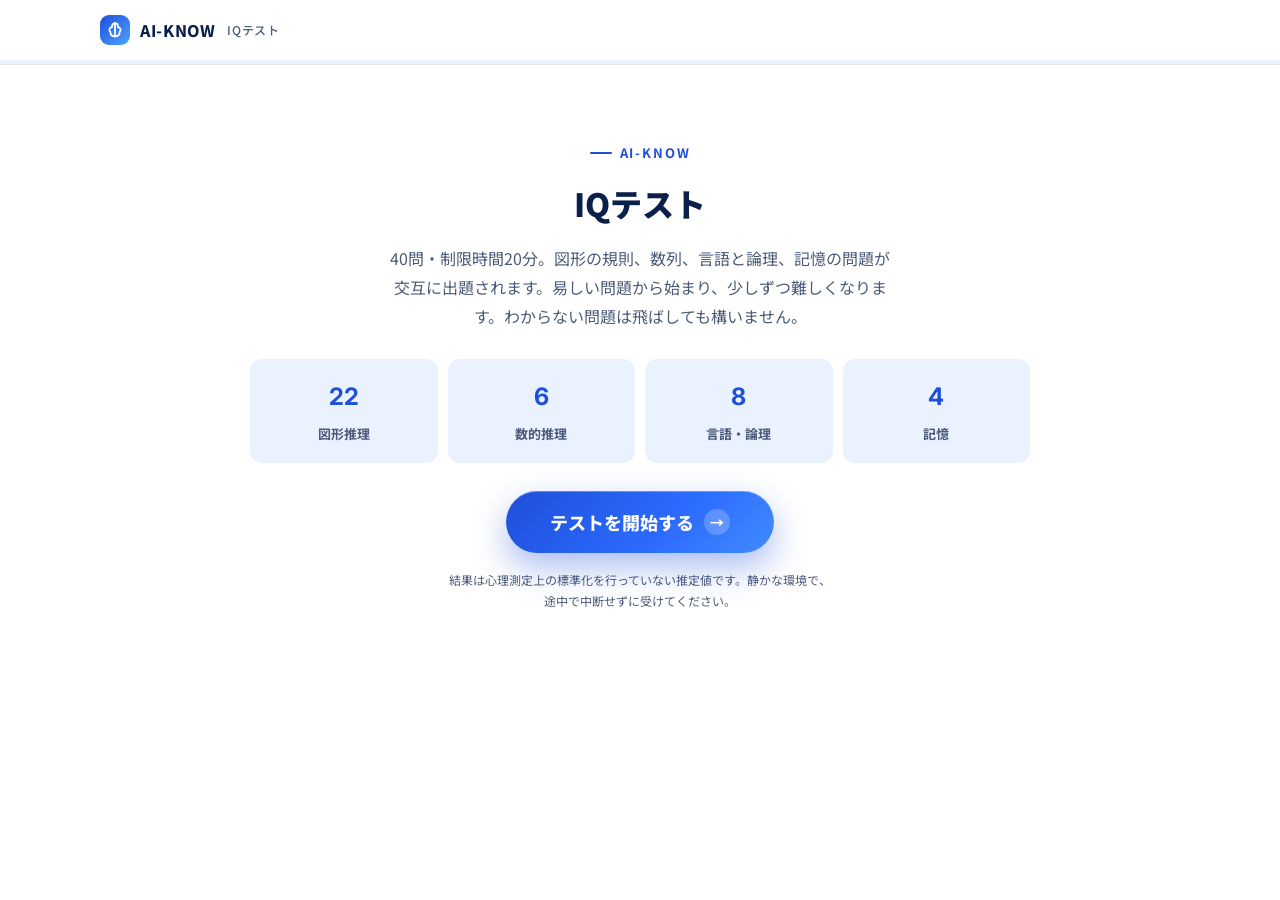
==== commit 6e76505d: "難易度4段階・図形と文章の交互出題・長期記憶2問・決済前ページ型の結果画面 Co-Authored-By: Claude Fable 5.1 <noreply@anthropic.com>" ====
--- a/quiz.html
+++ b/quiz.html
@@ -19,13 +19,15 @@
 .prog i{display:block;height:100%;background:linear-gradient(90deg,var(--blue),var(--sky));transition:width .4s}
 
 .stage{width:min(820px,100% - 32px);margin:28px auto 70px}
-.part{font-size:14px;color:var(--sub);text-align:center;font-style:italic;margin-bottom:14px}
-.part b{color:var(--blue);font-style:normal;font-weight:700}
+.part{display:flex;justify-content:center;gap:10px;align-items:center;margin-bottom:14px;font-size:13px;color:var(--sub)}
+.part .chip{background:var(--ice);color:var(--blue);font-weight:700;padding:3px 12px;border-radius:999px;font-size:12px}
+.part .lv{display:inline-flex;gap:3px}
+.part .lv i{width:7px;height:7px;border-radius:50%;background:#d7deee}
+.part .lv i.on{background:var(--blue)}
 .prompt{font-size:21px;font-weight:700;color:var(--ink);line-height:1.6;margin-bottom:22px;text-align:center}
 .prompt.left{text-align:left}
 .prompt em{font-style:italic}
 
-/* matrix */
 .mat{display:grid;grid-template-columns:repeat(3,1fr);width:min(380px,100%);margin:0 auto 10px;border:4px solid #111;background:#111;gap:3px}
 .mat div{background:#fff;aspect-ratio:1;padding:6%}
 .mat svg{width:100%;height:100%}
@@ -36,9 +38,8 @@
 .fopts button.sel{border-color:var(--blue);box-shadow:0 0 0 4px rgba(30,79,216,.16)}
 .fopts button b{display:block;font-family:var(--num);font-size:20px;font-weight:800;color:#111;margin-bottom:2px}
 .fopts button svg{width:62%;height:auto;margin:0 auto;display:block}
-@media(max-width:560px){.fopts{grid-template-columns:repeat(3,1fr);gap:8px}.fopts button svg{width:80%}}
-
-/* text options */
+@media(max-width:560px){.fopts{gap:8px}.fopts button svg{width:80%}}
+
 .topts{display:grid;gap:10px;max-width:720px;margin:0 auto}
 .topts button{text-align:left;border:1px solid #c9d3e6;border-radius:8px;background:#fff;padding:16px 18px;font-size:17px;line-height:1.6;color:var(--ink);transition:.12s;display:flex;gap:12px;align-items:flex-start}
 .topts button b{font-family:var(--num);color:var(--blue);font-weight:800;flex:0 0 18px}
@@ -46,7 +47,6 @@
 .topts button.sel{border-color:var(--blue);background:#E6F4EA}
 .fopts.lock button,.topts.lock button{pointer-events:none;opacity:.35}
 
-/* memory */
 .stim{text-align:center;margin:0 auto 20px}
 .stim .digits{font-family:var(--num);font-size:46px;font-weight:800;letter-spacing:.3em;color:var(--ink)}
 .stim .words{font-size:30px;font-weight:700;letter-spacing:.15em;color:var(--ink)}
@@ -59,7 +59,6 @@
 .foot{display:flex;justify-content:space-between;align-items:center;margin-top:26px;font-size:13px;color:var(--sub)}
 .foot .skip{color:var(--sub);text-decoration:underline}
 
-/* intro & analyzing */
 .intro{text-align:center;padding:40px 20px}
 .intro h1{font-size:32px;font-weight:900;color:var(--navy);margin:10px 0 12px}
 .intro p{color:var(--sub);max-width:32em;margin:0 auto}
@@ -68,6 +67,16 @@
 .parts b{display:block;font-family:var(--num);font-size:24px;color:var(--blue)}
 .parts span{font-size:13px;color:var(--sub);font-weight:700}
 @media(max-width:600px){.parts{grid-template-columns:repeat(2,1fr)}.prompt{font-size:18px}}
+
+/* 開始前の記憶課題 */
+.memo{text-align:center;padding:30px 20px}
+.memo h2{font-size:24px;color:var(--navy);margin-bottom:8px}
+.memo p{color:var(--sub);max-width:30em;margin:0 auto 24px}
+.memo .box{background:var(--ice);border-radius:18px;padding:30px 20px;max-width:520px;margin:0 auto 22px}
+.memo .box .digits{font-family:var(--num);font-size:52px;font-weight:900;letter-spacing:.3em;color:var(--navy)}
+.memo .box .words{font-size:28px;font-weight:700;color:var(--navy);margin-top:14px;letter-spacing:.1em}
+.memo .cnt{font-family:var(--num);color:var(--sub);font-size:14px;margin-top:10px}
+
 .anal{text-align:center;padding:60px 24px}
 .ring{width:110px;height:110px;margin:0 auto 24px;border-radius:50%;border:8px solid var(--ice);border-top-color:var(--blue);animation:spin 1s linear infinite}
 @keyframes spin{to{transform:rotate(360deg)}}
@@ -90,57 +99,76 @@
 <script>
 /* ===================== 問題データ（planning.md §3 が正） ===================== */
 var LIMIT = 1200; // 秒（20分）
-var PARTS = { F: '図形推理', N: '数的推理', V: '言語・論理', M: '記憶' };
-var QUESTIONS = [];
-
-// Part 1：図形推理 22問（matrix.js が行列・選択肢を生成）
-for (var i = 1; i <= 22; i++) {
-  QUESTIONS.push({ type: 'matrix', domain: 'F', n: i, w: i <= 7 ? 1 : i <= 15 ? 2 : 3 });
-}
-// Part 2：数的推理 6問
-[
-  { s: '2,  6,  12,  20,  30,  ?', o: ['40', '42', '44', '48'], a: 1 },
-  { s: '3,  5,  9,  17,  33,  ?', o: ['49', '57', '65', '66'], a: 2 },
-  { s: '1,  1,  2,  3,  5,  8,  13,  ?', o: ['18', '20', '21', '26'], a: 2 },
-  { s: '5,  8,  12,  17,  23,  ?', o: ['28', '29', '30', '31'], a: 2 },
-  { s: '100,  50,  52,  26,  28,  14,  ?', o: ['7', '12', '16', '30'], a: 2 },
-  { p: 'ある数を3倍して4を引くと、その数に8を足した数と等しくなります。ある数はいくつですか？', o: ['4', '5', '6', '8'], a: 2 }
-].forEach(function (q) { QUESTIONS.push({ type: 'text', domain: 'N', w: 2, prompt: q.p || '次の数列の「?」に入る数は？', series: q.s, options: q.o, answer: q.a }); });
-// Part 3：言語・論理 8問
-[
+var DOMAIN = { F: '図形推理', N: '数的推理', V: '言語・論理', M: '記憶', L: '長期記憶' };
+var MEMO = { digits: '4 7 2 9', words: ['カモメ', '鍵', '灯台'] }; // 開始前に提示し、終盤で問う
+
+// 図形（出題順1〜22。レベルはmatrix.jsのORDERに従う：L1=1点 L2=2点 L3=3点 L4=4点）
+function F(n) { return { type: 'matrix', domain: 'F', n: n }; }
+// 数的推理
+var N = [
+  { s: '2,  4,  6,  8,  10,  ?', o: ['11', '12', '14', '16'], a: 1, w: 1 },
+  { s: '3,  5,  9,  17,  33,  ?', o: ['49', '57', '65', '66'], a: 2, w: 2 },
+  { s: '1,  1,  2,  3,  5,  8,  13,  ?', o: ['18', '20', '21', '26'], a: 2, w: 2 },
+  { s: '2,  6,  12,  20,  30,  ?', o: ['40', '42', '44', '48'], a: 1, w: 2 },
+  { s: '100,  50,  52,  26,  28,  14,  ?', o: ['7', '12', '16', '30'], a: 2, w: 3 },
+  { p: 'ある数を3倍して4を引くと、その数に8を足した数と等しくなります。ある数はいくつですか？', o: ['4', '5', '6', '8'], a: 2, w: 3 }
+].map(function (q) { return { type: 'text', domain: 'N', w: q.w, prompt: q.p || '次の数列の「?」に入る数は？', series: q.s, options: q.o, answer: q.a }; });
+// 言語・論理
+var V = [
   { p: '「医者」と「病院」の関係に最も近いのは、「教師」と何の関係ですか？', o: ['生徒', '教科書', '学校', '授業'], a: 2, w: 1 },
-  { p: '「時計」が「時間」を測るなら、「温度計」が測るのは？', o: ['天気', '温度', '水銀', '湿度'], a: 1, w: 1 },
+  { p: '次のうち、仲間はずれはどれですか？', o: ['正方形', '長方形', 'ひし形', '三角形'], a: 3, w: 1 },
   { p: '「杞憂」の意味に最も近いものはどれですか？', o: ['先を見越した備え', '取り越し苦労', '根拠のある不安', '他人への気遣い'], a: 1, w: 2 },
-  { p: '次のうち、仲間はずれはどれですか？', o: ['正方形', '長方形', 'ひし形', '三角形'], a: 3, w: 1 },
   { p: '「すべてのAはBである。CはAではない。」このとき、確実に言えることはどれですか？', o: ['CはBではない', 'CはBである', 'CがBかどうかは決められない', 'BはAである'], a: 2, w: 2 },
   { p: '花子は太郎より年上です。太郎は次郎より年上です。次郎は花子より年下です。確実に言えることはどれですか？', o: ['次郎が3人の中で最年長', '花子が3人の中で最年長', '太郎が3人の中で最年少', '花子と次郎は同い年'], a: 1, w: 2 },
+  { p: '「時計」が「時間」を測るなら、「温度計」が測るのは？', o: ['天気', '温度', '水銀', '湿度'], a: 1, w: 1 },
   { p: '友人を集まりに誘うと、相手は「<em>予定を確認して、前もって連絡するね</em>」と返事しました。1週間たっても、その話は出ません。<br>この返事に最も近い含意はどれですか？', o: ['本当に忙しく、まだ予定を調整しているので、もう一度聞くべきだ', '集まりにあまり乗り気ではないが、直接断りたくない', '忘れているだけなので、こちらから思い出させる必要がある', '集まりの日程を変えてほしいと暗に求めている'], a: 1, w: 3 },
   { p: '会議で、同僚Aがマネージャーから質問に答えるよう指名されました。Aが話す前に、同僚Bが割り込んでAの代わりに答えました。<br>職場の人間関係の規範から見ると、Bの行動にはどんな意味がありますか？', o: ['BはAを助けており、チームワークの一形態である', 'Bは親切で思いやりがある', 'Bの行動は、Aが自分で答える機会と自律性を奪っている', 'Bはマネージャーに評価されたいだけで、Aには影響がない'], a: 2, w: 3 }
-].forEach(function (q) { QUESTIONS.push({ type: 'text', domain: 'V', w: q.w, prompt: q.p, options: q.o, answer: q.a, left: true }); });
-// Part 4：記憶 4問（刺激を数秒表示→非表示）
-QUESTIONS.push({ type: 'memory', domain: 'M', w: 2, stim: { digits: '7 3 9 1 5' }, show: 4000, prompt: '3番目に表示された数字は？', options: ['3', '9', '1', '5'], answer: 1 });
-QUESTIONS.push({ type: 'memory', domain: 'M', w: 2, stim: { digits: '4 8 2 6 9 3' }, show: 5000, prompt: '表示された数字を逆の順に並べたものは？', options: ['3 9 6 2 8 4', '3 9 6 2 4 8', '4 8 2 6 3 9', '3 6 9 2 8 4'], answer: 0 });
-QUESTIONS.push({ type: 'memory', domain: 'M', w: 2, stim: { words: '机　海　鍵　鳥　雲' }, show: 4000, prompt: '表示されなかった言葉はどれですか？', options: ['鳥', '雲', '月', '鍵'], answer: 2 });
-QUESTIONS.push({ type: 'memory', domain: 'M', w: 3, stim: { grid: [['sq'], ['x'], ['arcN'], ['dot@C'], ['tri0'], ['hl'], ['ci'], ['plus'], ['dia']] }, show: 5000, prompt: '右下にあった図形はどれですか？', foptions: [['ci'], ['dia'], ['hex'], ['sq']], answer: 1 });
+].map(function (q) { return { type: 'text', domain: 'V', w: q.w, prompt: q.p, options: q.o, answer: q.a, left: true }; });
+// 短期記憶（刺激を数秒表示→非表示）
+var M1 = { type: 'memory', domain: 'M', w: 2, stim: { digits: '4 8 2 6 9 3' }, show: 5000, prompt: '表示された数字を逆の順に並べたものは？', options: ['3 9 6 2 8 4', '3 9 6 2 4 8', '4 8 2 6 3 9', '3 6 9 2 8 4'], answer: 0 };
+var M2 = { type: 'memory', domain: 'M', w: 3, stim: { grid: [['sq'], ['x'], ['arcN'], ['dot@C'], ['tri0'], ['hl'], ['ci'], ['plus'], ['dia']] }, show: 5000, prompt: '右下にあった図形はどれですか？', foptions: [['ci'], ['dia'], ['hex'], ['sq']], answer: 1 };
+// 長期記憶（開始前に提示した内容）
+var L1 = { type: 'text', domain: 'L', w: 3, prompt: 'テスト開始前に表示された4桁の数字はどれですか？', options: ['4 7 2 9', '4 7 9 2', '7 4 2 9', '4 2 7 9'], answer: 0 };
+var L2 = { type: 'text', domain: 'L', w: 3, prompt: 'テスト開始前に表示された3つの言葉に<b>含まれていなかった</b>ものはどれですか？', options: ['鍵', 'カモメ', '灯台', '港'], answer: 3, left: true };
+
+// 出題順：図形と文章を交互に。図形はレベル順、文章も易→難
+var QUESTIONS = [
+  F(1), F(2), F(3), N[0], F(4), F(5), V[0], F(6), F(7), N[1],
+  F(8), F(9), V[1], M1, F(10), F(11), N[2], F(12), V[5], L1,
+  F(13), F(14), N[3], V[2], F(15), F(16), V[3], N[4], F(17), F(18),
+  M2, F(19), V[4], N[5], F(20), V[6], F(21), L2, F(22), V[7]
+];
 
 /* ===================== 進行 ===================== */
 var stage = document.getElementById('stage'), timerEl = document.getElementById('timer'), tmEl = document.getElementById('tm'), progEl = document.getElementById('prog');
 var idx = 0, answers = [], timeLeft = LIMIT, tick = null, started = false, cache = {};
 var LETTERS = 'ABCDEF';
 
-function partInfo(i) {
-  var d = QUESTIONS[i].domain, n = 0, total = 0;
-  QUESTIONS.forEach(function (q, k) { if (q.domain === d) { total++; if (k <= i) n++; } });
-  var pn = { F: 1, N: 2, V: 3, M: 4 }[d];
-  return 'パート' + pn + ' - ' + PARTS[d] + ' - ' + n + '/' + total;
-}
+function item(i) { var q = QUESTIONS[i]; if (q.type === 'matrix' && !cache[i]) cache[i] = MX.matrixItem(q.n); return cache[i]; }
+function weight(i) { var q = QUESTIONS[i]; return q.type === 'matrix' ? item(i).level : q.w; }
+function partLabel(i) {
+  var q = QUESTIONS[i], d = q.domain, n = 0, total = 0;
+  QUESTIONS.forEach(function (x, k) { if (x.domain === d) { total++; if (k <= i) n++; } });
+  var lv = weight(i), dots = ''; for (var k = 1; k <= 4; k++) dots += '<i class="' + (k <= lv ? 'on' : '') + '"></i>';
+  return '<span class="chip">' + DOMAIN[d] + ' ' + n + '/' + total + '</span><span>難易度</span><span class="lv">' + dots + '</span>';
+}
+
 function intro() {
   stage.innerHTML = '<div class="intro"><span class="eyebrow">AI-KNOW</span><h1>IQテスト</h1>' +
-    '<p>40問・制限時間20分。図形の規則、数列、言語と論理、記憶の4パートで構成されています。1問ずつ表示され、選択すると次に進みます。わからない問題は飛ばしても構いません。</p>' +
+    '<p>40問・制限時間20分。図形の規則、数列、言語と論理、記憶の問題が交互に出題されます。易しい問題から始まり、少しずつ難しくなります。わからない問題は飛ばしても構いません。</p>' +
     '<div class="parts"><div><b>22</b><span>図形推理</span></div><div><b>6</b><span>数的推理</span></div><div><b>8</b><span>言語・論理</span></div><div><b>4</b><span>記憶</span></div></div>' +
     '<button class="btn btn-primary" id="start">テストを開始する <span class="arr">→</span></button>' +
     '<p style="font-size:12px;margin-top:16px">結果は心理測定上の標準化を行っていない推定値です。静かな環境で、途中で中断せずに受けてください。</p></div>';
-  document.getElementById('start').onclick = start;
+  document.getElementById('start').onclick = memo;
+}
+// 開始前の記憶課題（最低8秒表示）
+function memo() {
+  stage.innerHTML = '<div class="memo"><span class="eyebrow">記憶課題</span><h2>次の内容を覚えてください</h2><p>テストの途中で、この内容について質問します。メモは取らずに覚えてください。</p>' +
+    '<div class="box"><div class="digits">' + MEMO.digits + '</div><div class="words">' + MEMO.words.join('　') + '</div></div>' +
+    '<button class="btn btn-primary" id="go" disabled style="opacity:.5">覚えました（<span id="mc">8</span>）</button><div class="cnt">8秒後にボタンが押せるようになります</div></div>';
+  var c = 8, btn = document.getElementById('go');
+  var iv = setInterval(function () { c--; document.getElementById('mc').textContent = c; if (c <= 0) { clearInterval(iv); btn.disabled = false; btn.style.opacity = 1; btn.innerHTML = 'テストを始める <span class="arr">→</span>'; } }, 1000);
+  btn.onclick = function () { if (!btn.disabled) start(); };
 }
 function start() {
   started = true; timerEl.hidden = false;
@@ -153,12 +181,10 @@
 }
 function fmt() { var m = Math.floor(timeLeft / 60), s = timeLeft % 60; tmEl.textContent = m + ':' + (s < 10 ? '0' : '') + s; }
 
-function item(i) { var q = QUESTIONS[i]; if (q.type === 'matrix' && !cache[i]) cache[i] = MX.matrixItem(q.n); return cache[i]; }
-
 function show() {
   var q = QUESTIONS[idx];
   progEl.style.width = (idx / QUESTIONS.length * 100) + '%';
-  var h = '<div class="part">' + partInfo(idx) + '</div>';
+  var h = '<div class="part">' + partLabel(idx) + '</div>';
   if (q.type === 'matrix') {
     var it = item(idx);
     h += '<div class="prompt">?に入る図形を選んでください</div>';
@@ -169,10 +195,9 @@
     h += '<div class="prompt' + (q.left ? ' left' : '') + '">' + q.prompt + '</div>';
     if (q.series) h += '<div class="series">' + q.series + '</div>';
     h += '<div class="topts" id="opts">' + q.options.map(function (o, i) { return '<button data-i="' + i + '"><b>' + LETTERS[i] + '</b><span>' + o + '</span></button>'; }).join('') + '</div>';
-  } else { // memory
+  } else {
     h += '<div class="prompt" id="prompt">次の内容を覚えてください</div><div class="stim" id="stim">';
     if (q.stim.digits) h += '<div class="digits">' + q.stim.digits + '</div>';
-    if (q.stim.words) h += '<div class="words">' + q.stim.words + '</div>';
     if (q.stim.grid) h += '<div class="grid">' + q.stim.grid.map(function (c) { return '<div>' + MX.drawCell(c) + '</div>'; }).join('') + '</div>';
     h += '</div><div class="cover" id="cover" hidden><div>表示は終了しました<div class="cnt">?</div></div></div>';
     if (q.foptions) h += '<div class="fopts lock" id="opts" hidden>' + q.foptions.map(function (o, i) { return '<button data-i="' + i + '"><b>' + LETTERS[i] + '</b>' + MX.drawCell(o) + '</button>'; }).join('') + '</div>';
@@ -210,22 +235,21 @@
   clearInterval(tick); idx = QUESTIONS.length; progEl.style.width = '100%';
   var raw = 0, max = 0, dom = { F: [0, 0], N: [0, 0], V: [0, 0], M: [0, 0] }, correct = 0;
   QUESTIONS.forEach(function (q, i) {
-    var ans = q.type === 'matrix' ? item(i).answer : q.answer;
-    max += q.w; dom[q.domain][1] += q.w;
-    if (answers[i] === ans) { raw += q.w; dom[q.domain][0] += q.w; correct++; }
+    var ans = q.type === 'matrix' ? item(i).answer : q.answer, w = weight(i), d = q.domain === 'L' ? 'M' : q.domain;
+    max += w; dom[d][1] += w;
+    if (answers[i] === ans) { raw += w; dom[d][0] += w; correct++; }
   });
   var bonus = Math.min(4, Math.floor(Math.max(0, timeLeft) / 300));
   var score = raw + bonus, total = max + 4;
   var iq = Math.round(65 + score / total * 80);
-  var z = (iq - 100) / 15;
-  var pct = 0.5 * (1 + erf(z / Math.SQRT2)) * 100;
+  var pct = 0.5 * (1 + erf((iq - 100) / 15 / Math.SQRT2)) * 100;
   var d = {}; for (var k in dom) d[k] = dom[k][1] ? dom[k][0] / dom[k][1] : 0;
-  localStorage.setItem('aiknow_iq_result', JSON.stringify({ iq: iq, pct: pct, raw: raw, max: max, bonus: bonus, correct: correct, n: QUESTIONS.length, timeLeft: timeLeft, domains: d, answers: answers, at: new Date().toISOString() }));
+  localStorage.setItem('aiknow_iq_result', JSON.stringify({ iq: iq, pct: pct, raw: raw, max: max, bonus: bonus, correct: correct, n: QUESTIONS.length, timeLeft: timeLeft, used: LIMIT - timeLeft, domains: d, answers: answers, at: new Date().toISOString() }));
   analyzing();
 }
 function analyzing() {
   timerEl.hidden = true;
-  var msgs = ['回答を採点しています', '4つの認知領域を集計しています', '正規分布と照合しています', 'レポートを作成しています'];
+  var msgs = ['回答を採点しています', '4つの認知領域を集計しています', '正規分布と照合しています', '結果を保存しています'];
   stage.innerHTML = '<div class="anal"><div class="ring"></div><h2>解析中</h2><p id="am">' + msgs[0] + '</p></div>';
   var i = 0; var iv = setInterval(function () { i++; if (i < msgs.length) document.getElementById('am').textContent = msgs[i]; else { clearInterval(iv); location.href = 'result.html'; } }, 900);
 }
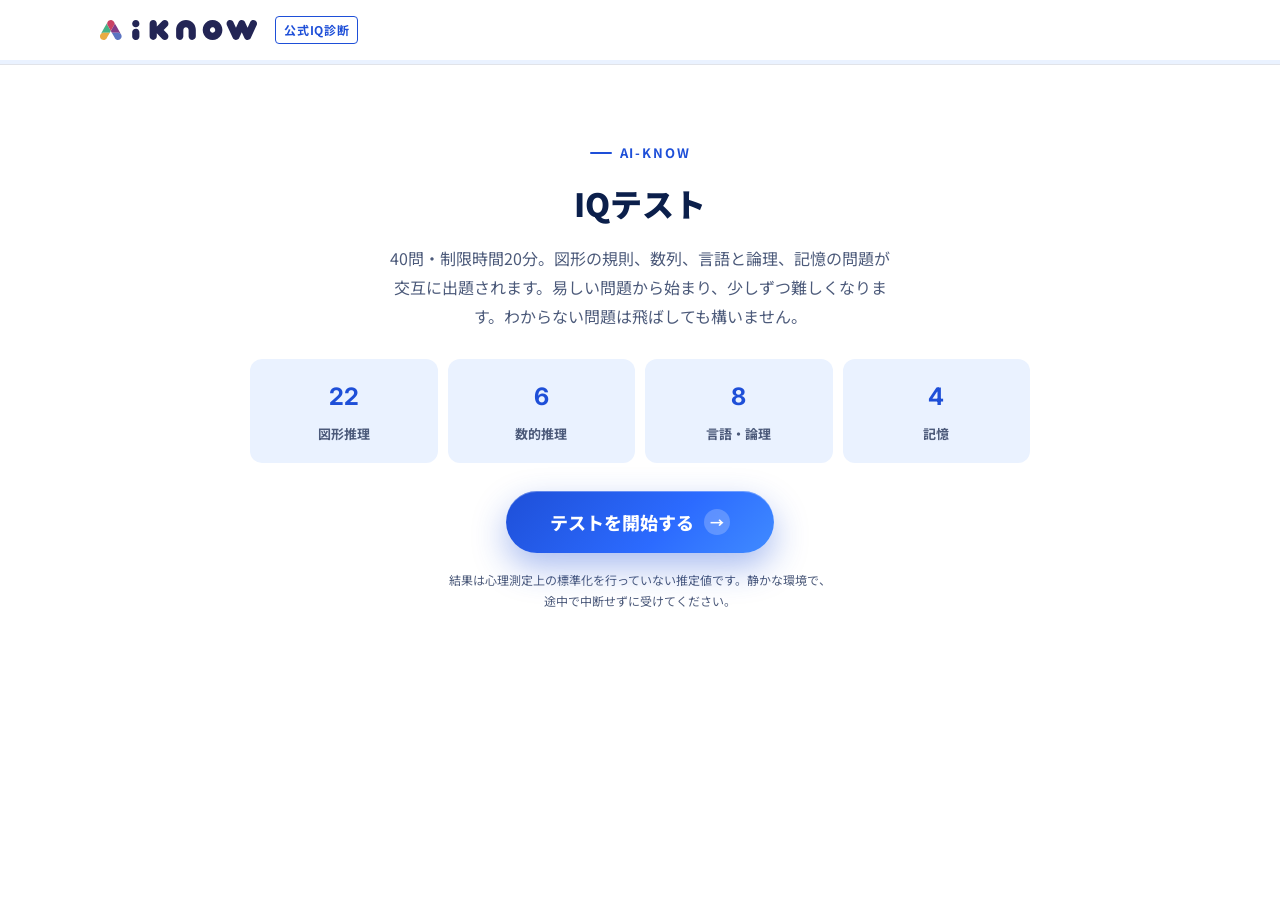
==== commit 1951bb42: "LP：公式IQ診断（WAIQ）の訴求・ロゴ・利用者の声・国別IQとmyiq型構成を統合 Co-Authored-By: Claude Fable 5.1 <noreply@anthropic.com>" ====
--- a/quiz.html
+++ b/quiz.html
@@ -87,7 +87,7 @@
 <body>
 <div class="qhd">
   <div class="wrap">
-    <a class="brand" href="index.html"><span class="mark"><svg width="18" height="18" viewBox="0 0 24 24" fill="none" stroke="#fff" stroke-width="2.4" stroke-linecap="round"><path d="M12 3a4 4 0 0 1 4 4v1a4 4 0 0 1 2 7v1a4 4 0 0 1-6 3.5A4 4 0 0 1 6 16v-1a4 4 0 0 1 2-7V7a4 4 0 0 1 4-4z"/><path d="M12 3v18"/></svg></span>AI-KNOW<small>IQテスト</small></a>
+    <a class="brand" href="index.html"><img src="assets/ai-know-logo.svg" alt="AI-KNOW" style="height:20px"><span style="font-size:12px;font-weight:700;color:#1E4FD8;border:1px solid #1E4FD8;padding:2px 8px;border-radius:4px;margin-left:8px">公式IQ診断</span></a>
     <div class="timer" id="timer" hidden><svg viewBox="0 0 24 24" fill="none" stroke="currentColor" stroke-width="2.2" stroke-linecap="round"><circle cx="12" cy="13" r="8"/><path d="M12 9v4l2.5 2M9 2h6"/></svg><span id="tm">20:00</span></div>
   </div>
   <div class="prog"><i id="prog" style="width:0%"></i></div>
@@ -233,18 +233,21 @@
 function erf(x) { var s = x < 0 ? -1 : 1; x = Math.abs(x); var t = 1 / (1 + .3275911 * x); var y = 1 - (((((1.061405429 * t - 1.453152027) * t) + 1.421413741) * t - .284496736) * t + .254829592) * t * Math.exp(-x * x); return s * y; }
 function finish() {
   clearInterval(tick); idx = QUESTIONS.length; progEl.style.width = '100%';
-  var raw = 0, max = 0, dom = { F: [0, 0], N: [0, 0], V: [0, 0], M: [0, 0] }, correct = 0;
+  var raw = 0, max = 0, dom = { F: [0, 0], N: [0, 0], V: [0, 0], M: [0, 0] }, correct = 0, hardCorrect = 0, hardTotal = 0, longCorrect = 0;
   QUESTIONS.forEach(function (q, i) {
     var ans = q.type === 'matrix' ? item(i).answer : q.answer, w = weight(i), d = q.domain === 'L' ? 'M' : q.domain;
+    var ok = answers[i] === ans;
     max += w; dom[d][1] += w;
-    if (answers[i] === ans) { raw += w; dom[d][0] += w; correct++; }
+    if (w >= 3) { hardTotal++; if (ok) hardCorrect++; }
+    if (q.domain === 'L' && ok) longCorrect++;
+    if (ok) { raw += w; dom[d][0] += w; correct++; }
   });
   var bonus = Math.min(4, Math.floor(Math.max(0, timeLeft) / 300));
   var score = raw + bonus, total = max + 4;
   var iq = Math.round(65 + score / total * 80);
   var pct = 0.5 * (1 + erf((iq - 100) / 15 / Math.SQRT2)) * 100;
   var d = {}; for (var k in dom) d[k] = dom[k][1] ? dom[k][0] / dom[k][1] : 0;
-  localStorage.setItem('aiknow_iq_result', JSON.stringify({ iq: iq, pct: pct, raw: raw, max: max, bonus: bonus, correct: correct, n: QUESTIONS.length, timeLeft: timeLeft, used: LIMIT - timeLeft, domains: d, answers: answers, at: new Date().toISOString() }));
+  localStorage.setItem('aiknow_iq_result', JSON.stringify({ iq: iq, pct: pct, raw: raw, max: max, bonus: bonus, correct: correct, hardCorrect: hardCorrect, hardTotal: hardTotal, longCorrect: longCorrect, n: QUESTIONS.length, timeLeft: timeLeft, used: LIMIT - timeLeft, domains: d, answers: answers, at: new Date().toISOString() }));
   analyzing();
 }
 function analyzing() {
